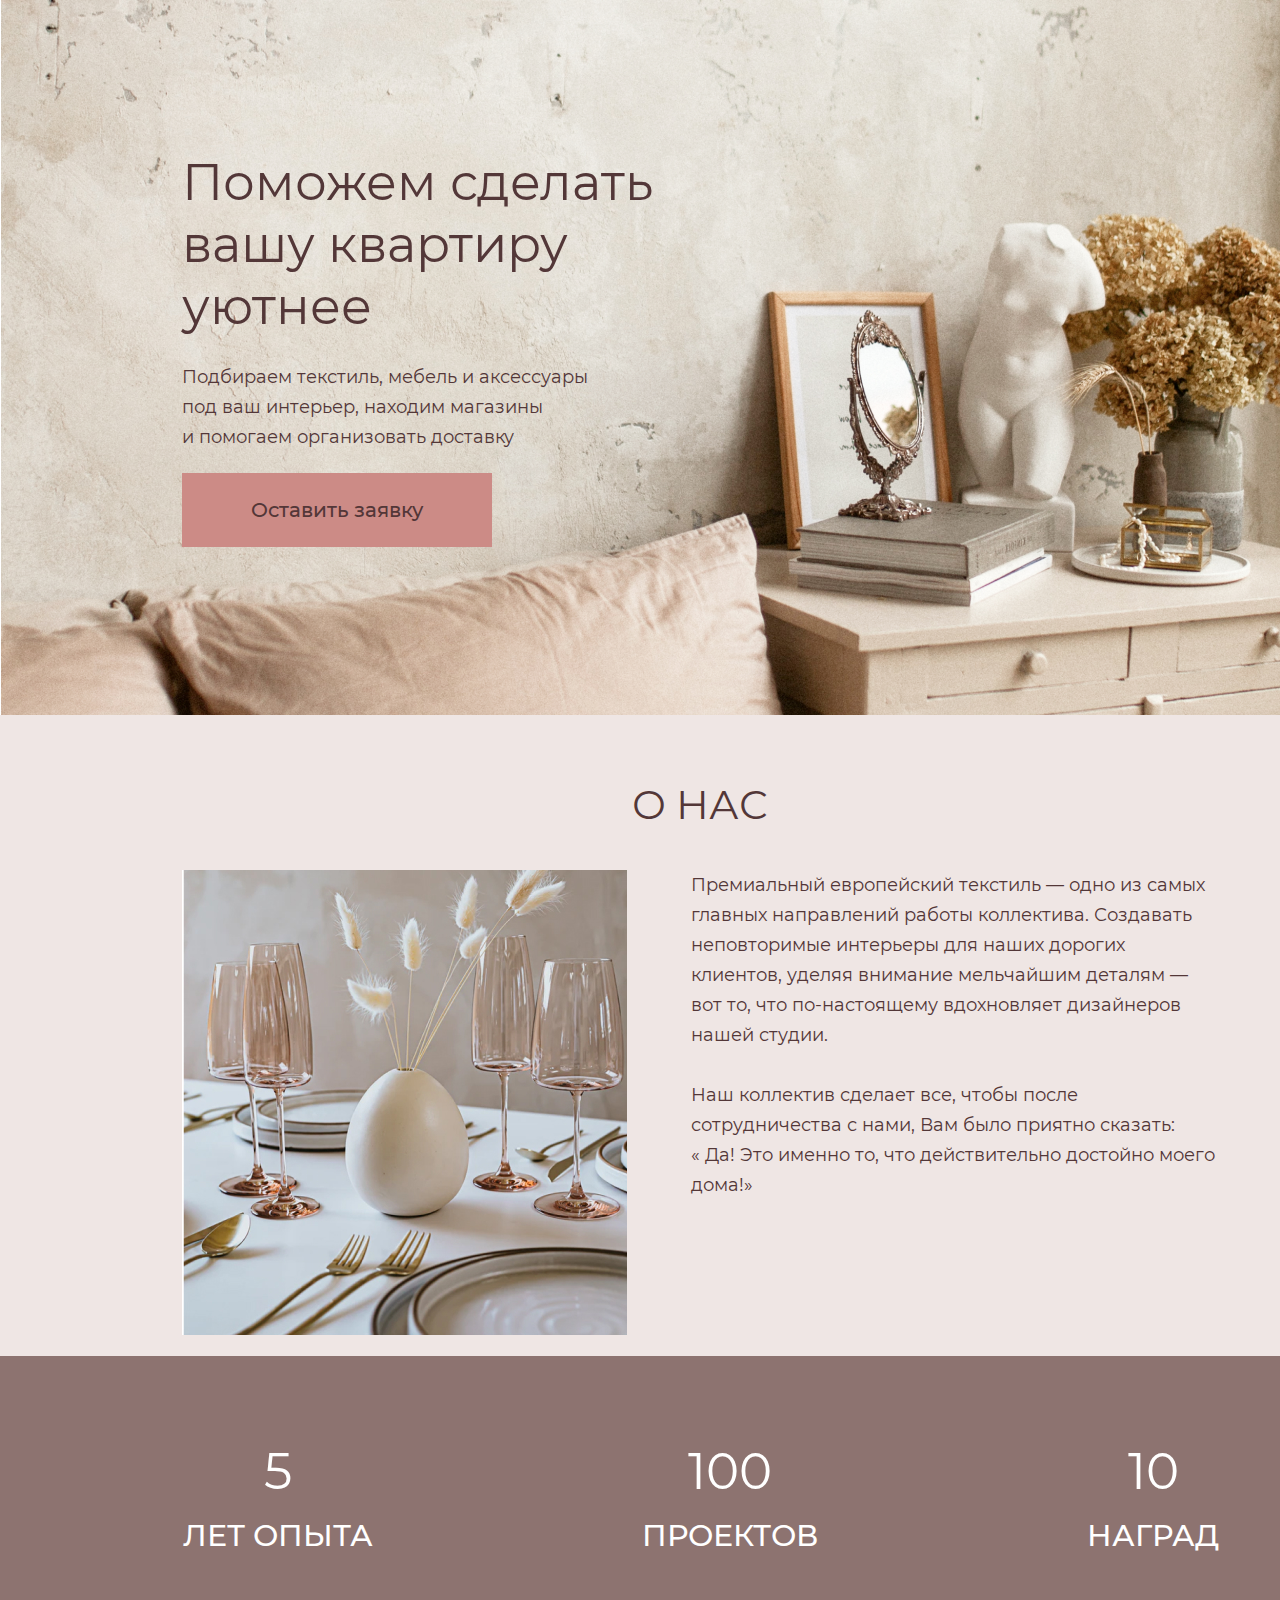
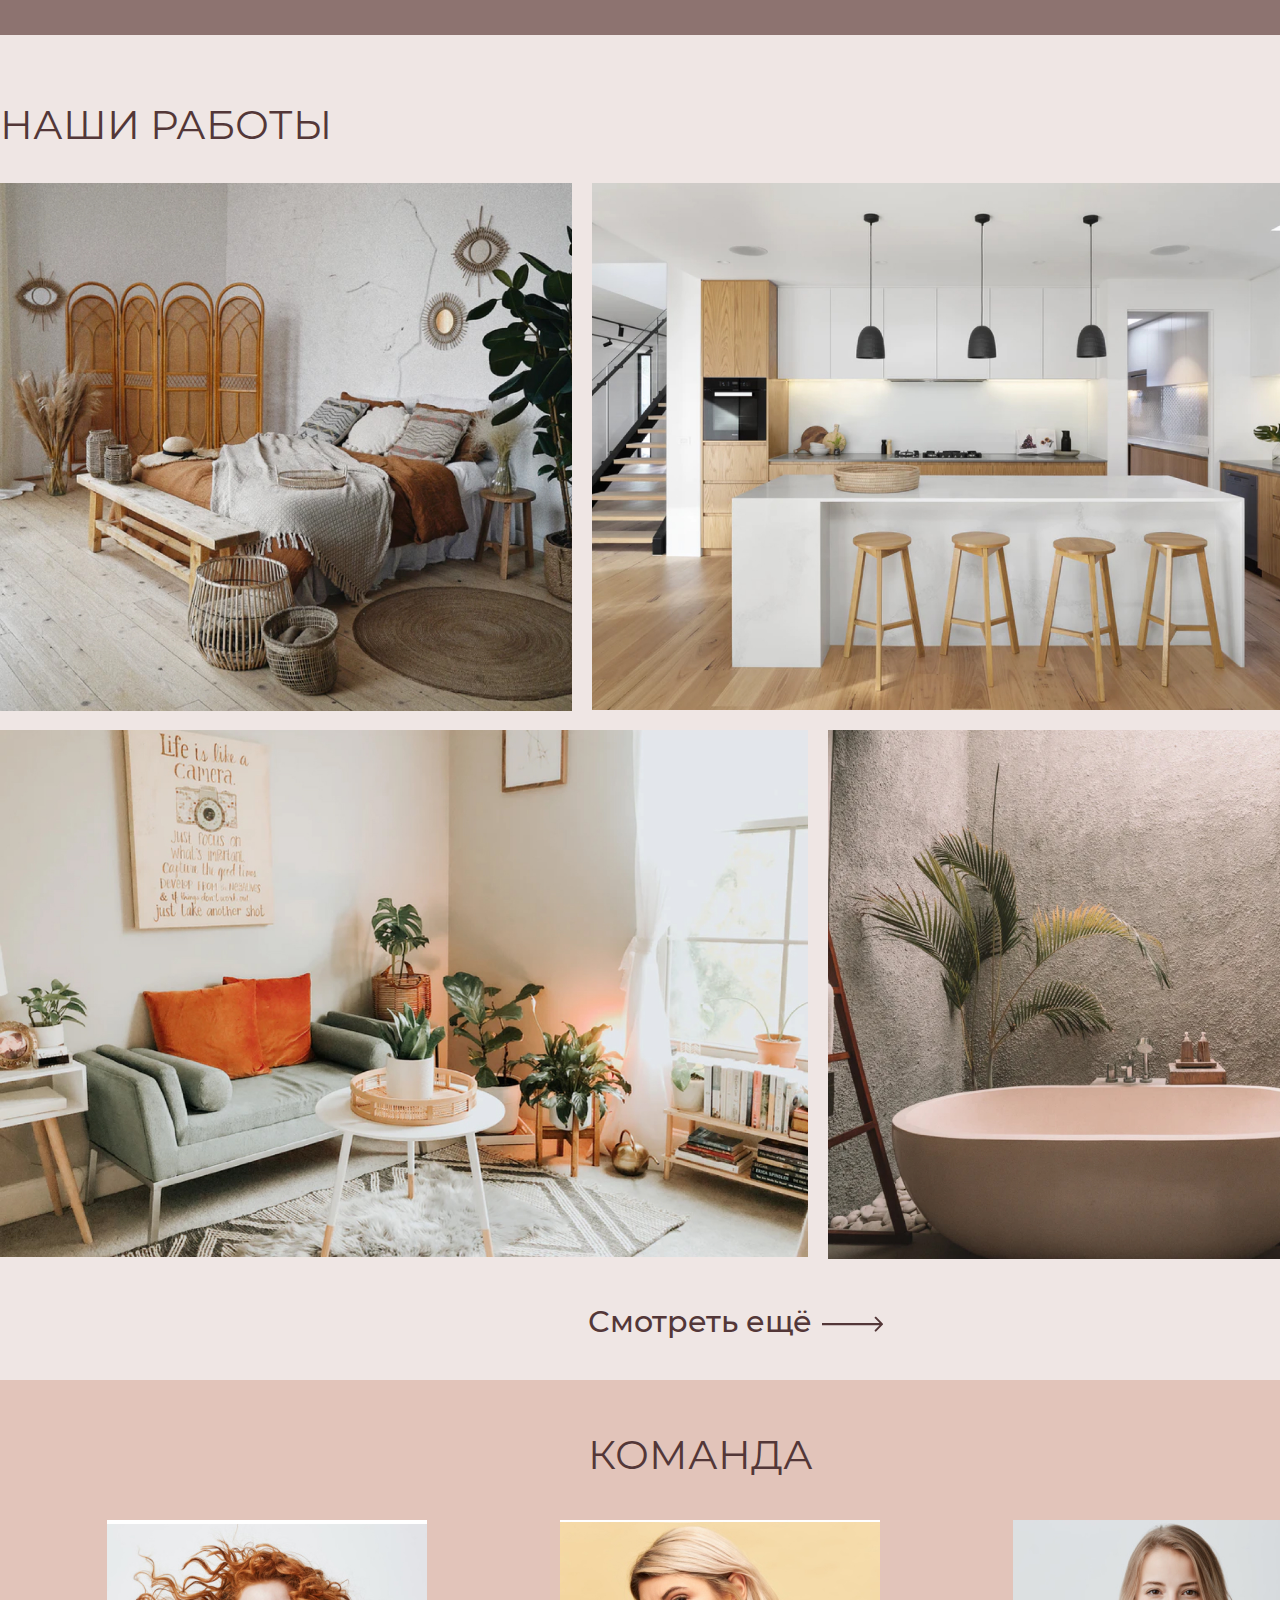
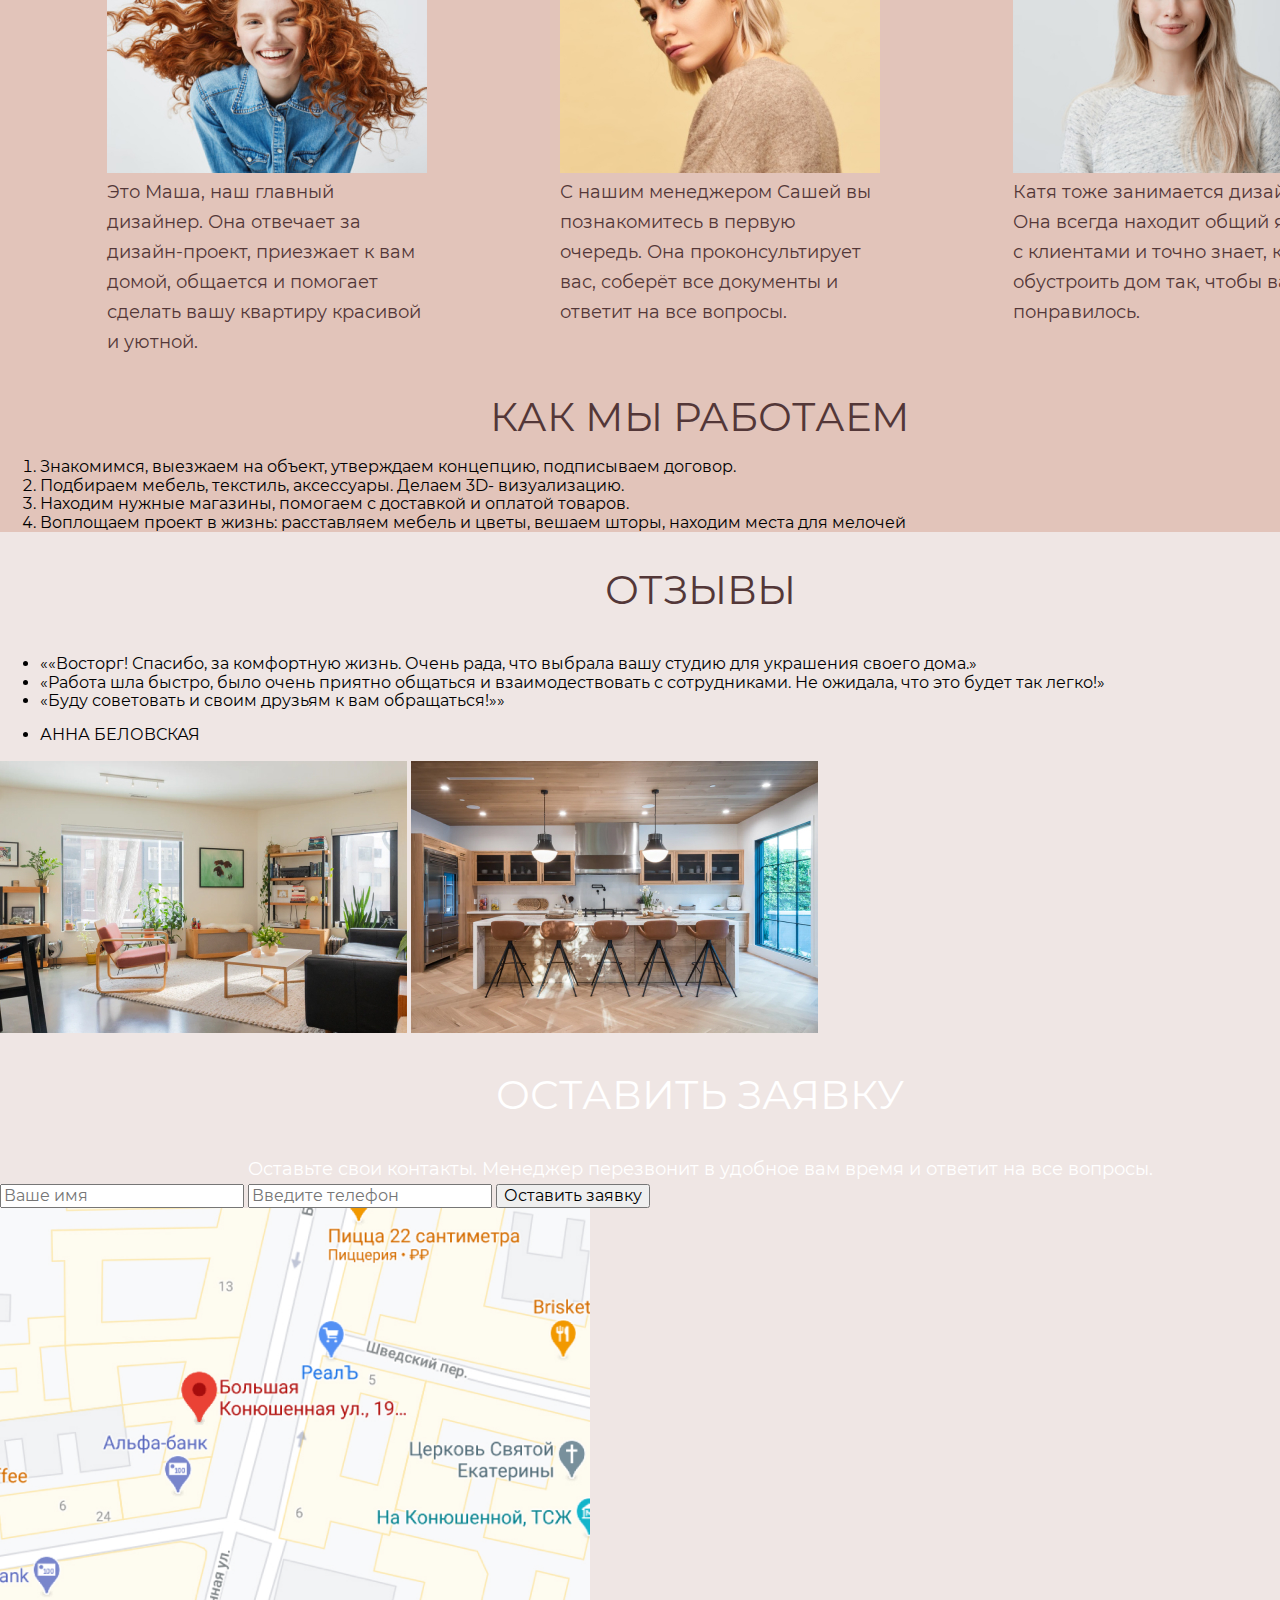
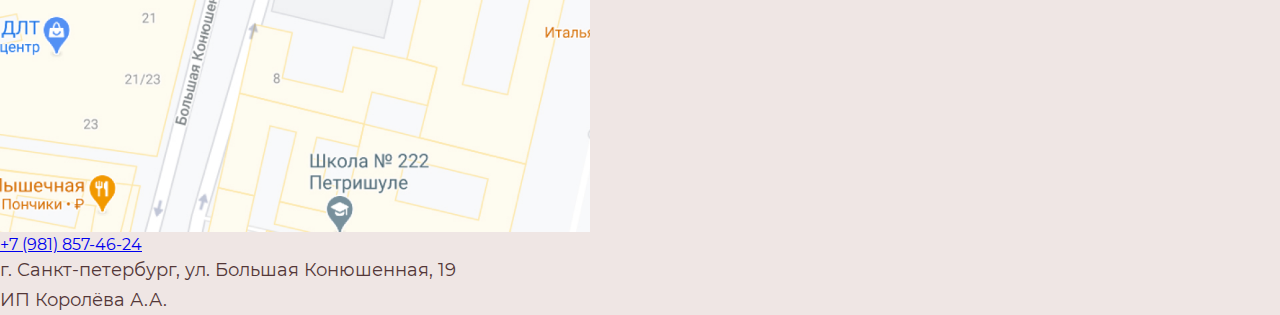
==== marathon 5.0/index.html @ 848965c9 "completed 3 section , add grid, fix svg" ====
<!DOCTYPE html>
<html lang="ru">
<head>
    <meta charset="UTF-8">
    <meta http-equiv="X-UA-Compatible" content="IE=edge">
    <meta name="viewport" content="width=device-width, initial-scale=1.0">
    <link rel="stylesheet" href="styles/style.css">
    <title>Марафон 5.0</title>
</head>
<body>
    <header class="page-header">
        <nav class="page-navigation-bar">
            <div class="wraper-logotype">
                <img src="images/logo.png" alt="Логотип компании SCANDI – графическое изображение торшера" width="50px" height="50px">
                <a class="logo" href="#">SCANDI</a>
            </div>
            <ul class="navigate-item-list">
                <li class="nav-item"><a href="#about">О компании</a></li>
                <li class="nav-item"><a href="#works">Портфолио</a></li>
                <li class="nav-item"><a href="#team">Команда</a></li>
                <li class="nav-item"><a href="#process-list">Как мы работаем</a></li>
                <li class="nav-item"><a href="#reviews">Отзывы клиентов</a></li>
                <li class="nav-item"><a href="#form">Оставить заявку</a></li>
            </ul>
            <a class="phone-number" href="tel:+79818574624">+7 (981) 857-46-24</a>
        </nav>
    </header>
    <main class="page-main">
        <h1 class="main-heading">Поможем сделать вашу квартиру уютнее</h1>
        <p class="normal-body-text">Подбираем текстиль, мебель и&nbsp;аксессуары под&nbsp;ваш&nbsp;интерьер, находим магазины и&nbsp;помогаем&nbsp;организовать доставку</p>
        <a class="btn-request" href="#">Оставить заявку</a>
    </main>
    <section class="about-us">
        <h2 class="title-h2 center">О нас</h2>
        <div class="wrapper-flex">
            <img class="image-about" src="pictures/about_us/team_atmosphere.jpg" alt="Фотография с посудой на европейском текстиле" width="445px" height="465px">
            <p class="normal-body-text">Премиальный европейский текстиль — одно из самых главных направлений работы коллектива. Создавать неповторимые интерьеры для наших дорогих клиентов, уделяя внимание мельчайшим деталям — вот то,  что по-настоящему вдохновляет дизайнеров нашей студии.
            <br><br>
            Наш коллектив сделает все, чтобы после сотрудничества с нами, Вам было приятно сказать:
            <br>
            « Да! Это именно то, что действительно достойно моего дома!»</p>
        </div>
    </section>
    <ul class="statistic-flex">
        <list class="wrap-stats">
            <p class="list-item-stats  white">5</p>
            <p class="caption-stats-number white">лет опыта</p>
        </list>
        <list class="wrap-stats">
            <p class="list-item-stats  white">100</p>
            <p class="caption-stats-number white">проектов</p>
        </list>
        <list class="wrap-stats">
            <p class="list-item-stats  white">10</p>
            <p class="caption-stats-number white">наград</p>
        </list>
    </ul>
    <section class="section-portfolio">
        <h2 class="title-h2 start">Наши работы</h2>
        <div class="grid_container">
            <div class="image-five-column">
                <img src="pictures/portfolio_images/portfolio_5col_1.jpg" alt="" class="portfolio">
                <!-- <h3 class="title-h3 white">Квартира-студия 30 кв.м.</h3>
                <p class="normal-body-text white">В квартире были светлые стены и тёплые цвета. Мы сконцентрировались на отсылках к природе и сделали ребятам уютный интерьер, отсылающий к виллам островов Бали.</p> -->
            </div>
            <div class="image-seven-column">
                <img src="pictures/portfolio_images/portfolio_7col_2.jpg" alt="" class="portfolio">
                <!-- <h3 class="title-h3 white">Title text</h3>
                <p class="normal-body-text white">caption text for hover</p> -->
            </div>
            <div class="image-seven-column">
                <img src="pictures/portfolio_images/portfolio_7col_3.jpg" alt="" class="portfolio">
                <!-- <h3 class="title-h3 white">Title text</h3>
                <p class="normal-body-text white">caption text for hover</p> -->
            </div>
            <div class="image-five-column">
                <img src="pictures/portfolio_images/portfolio_5col_4.jpg" alt="" class="portfolio">
                <!-- <h3 class="title-h3 white">Title text</h3>
                <p class="normal-body-text white">caption text for hover</p> -->
            </div> 
        </div>
        <a class="btn-more center" href="#">Смотреть ещё</a>
    </section>
    <section class="team">
        <h2 class="title-h2 center">Команда</h2>
        <ul class="teams">
            <list class="person">
                <img class="img-person" src="pictures/team_person/person_maria.jpg" alt="Фотография с Машей" width="320px" height="253px">
                <p class="normal-body-text">Это Маша, наш главный дизайнер. Она отвечает за дизайн-проект, приезжает к вам домой, общается и помогает сделать вашу квартиру красивой и уютной.</p>
            </list>
            <list class="person">
                <img class="img-person" src="pictures/team_person/person_sasha.jpg" alt="Фотография с Сашей" width="320px" height="253px">
                <p class="normal-body-text">С нашим менеджером Сашей вы познакомитесь в первую очередь. Она проконсультирует вас, соберёт все документы и ответит на все вопросы.</p>
            </list>
            <list class="person">
                <img class="img-person" src="pictures/team_person/person_katya.jpg" alt="Фотография с Катей" width="320px" height="253px">
                <p class="normal-body-text">Катя тоже занимается дизайном. Она всегда находит общий язык с клиентами и точно знает, как обустроить дом так, чтобы вам понравилось.</p>
            </list>
        </ul>
    </section>
    <section class="how-we-work">
        <h2 class="title-h2 center">Как мы работаем</h2>
        <ol class="list-how-we-work">
            <li class="item-how-we-work">Знакомимся, выезжаем на объект, утверждаем концепцию, подписываем договор.</li>
            <li class="item-how-we-work">Подбираем мебель, текстиль, аксессуары. Делаем 3D- визуализацию.</li>
            <li class="item-how-we-work">Находим нужные магазины, помогаем с доставкой и оплатой товаров.</li>
            <li class="item-how-we-work">Воплощаем проект в жизнь: расставляем мебель и цветы, вешаем шторы, находим места для мелочей</li>
        </ol>
    </section>
    <article class="reviews">
        <h2 class="title-h2 center">Отзывы</h2>
        <ul class="reviews-flex">
            <li class="reviews-item">
                <q class="reviews-item">«Восторг! Спасибо, за комфортную жизнь. Очень рада, что выбрала вашу студию для украшения своего дома.</q>
            </li>
            <li class="reviews-item">
                <q class="reviews-item">Работа шла быстро, было очень приятно общаться и взаимодествовать
                с сотрудниками. Не ожидала, что это будет так легко!</q>
            </li>
            <li class="reviews-item">
                <q class="reviews-item">Буду советовать и своим друзьям к вам обращаться!»</q>
            </li>
            <li class="reviews-item">
                <p class="reviews-caption-name">АННА БЕЛОВСКАЯ</p>
            </li>
        </ul>
        <div class="reviews-column-img">
            <img class="image-reviews" src="pictures/reviwes_photo/living_room.jpg" alt="Гостинная с панарамным окном" width="407px" height="272px">
            <img class="image-reviews" src="pictures/reviwes_photo/kitchen_and_5_cheer.jpg" alt="Кухня объединённая со столовой и 5 стульев" width="407px" height="272px">
        </div>
    </article>
    <article class="request-action">
        <h2 class="title-h2 white">Оставить заявку</h2>
        <p class="normal-body-text white">Оставьте свои контакты. Менеджер перезвонит в удобное вам время и ответит на все вопросы.</p>
        <form class="form-request" action="#URL" method="post">
            <input class="name-request" name="request" type="text" placeholder="Ваше имя" required>
            <input class="phone-request" name="request" type="tel" placeholder="Введите телефон" required>
            <button class="button btn-submit">Оставить заявку</button>
        </form>
        <img class="map-adress" src="pictures/map_adress.jpg" alt="Карта с местоположением" width="590px" height="624px">
    </article>
    <footer class="page-footer">
        <div class="wrap-element">
            <a class="phone-number" href="tel:+">+7 (981) 857-46-24</a>
            <p class="normal-body-text">г. Санкт-петербург, ул. Большая Конюшенная, 19</p>
        </div>
        <p class="normal-body-text">ИП Королёва А.А.</p>
    </footer>
</body>
</html>
---- marathon 5.0/styles/style.css ----
@import "normalize.css";
@import "layout.css";
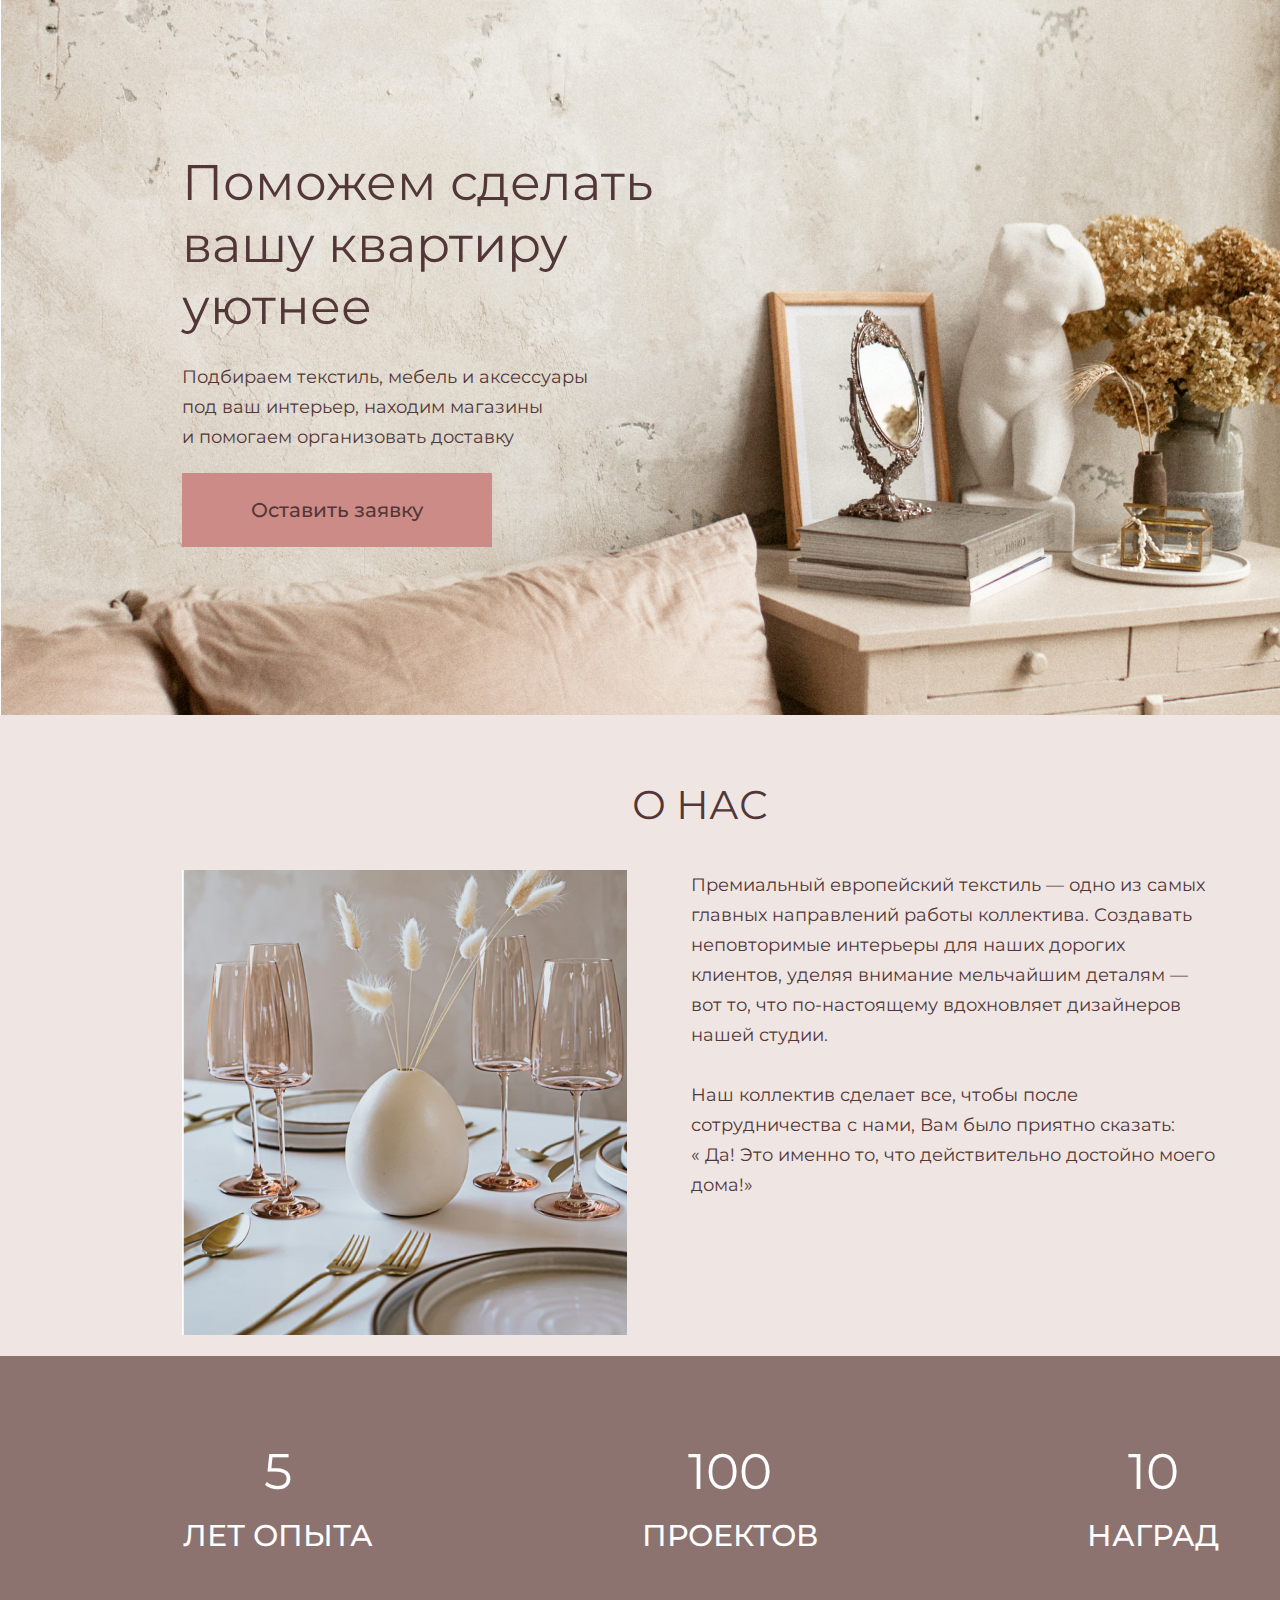
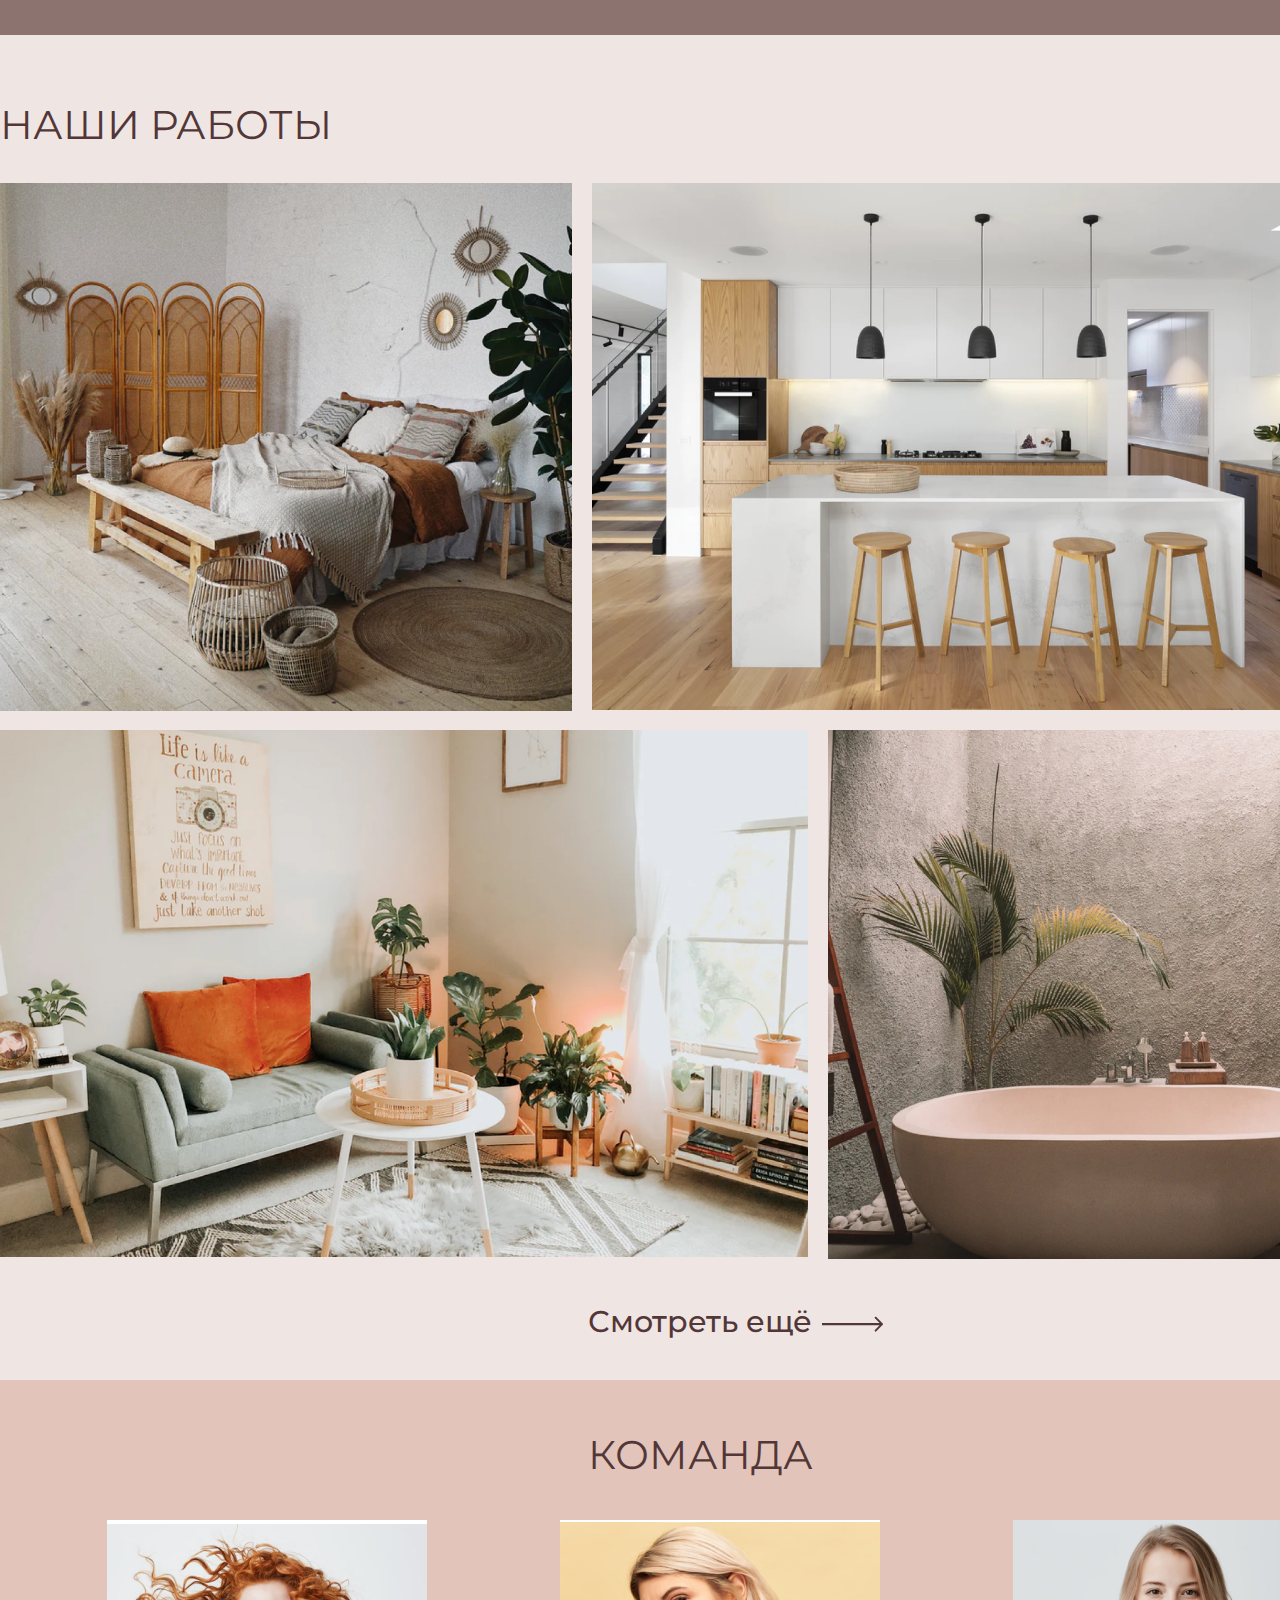
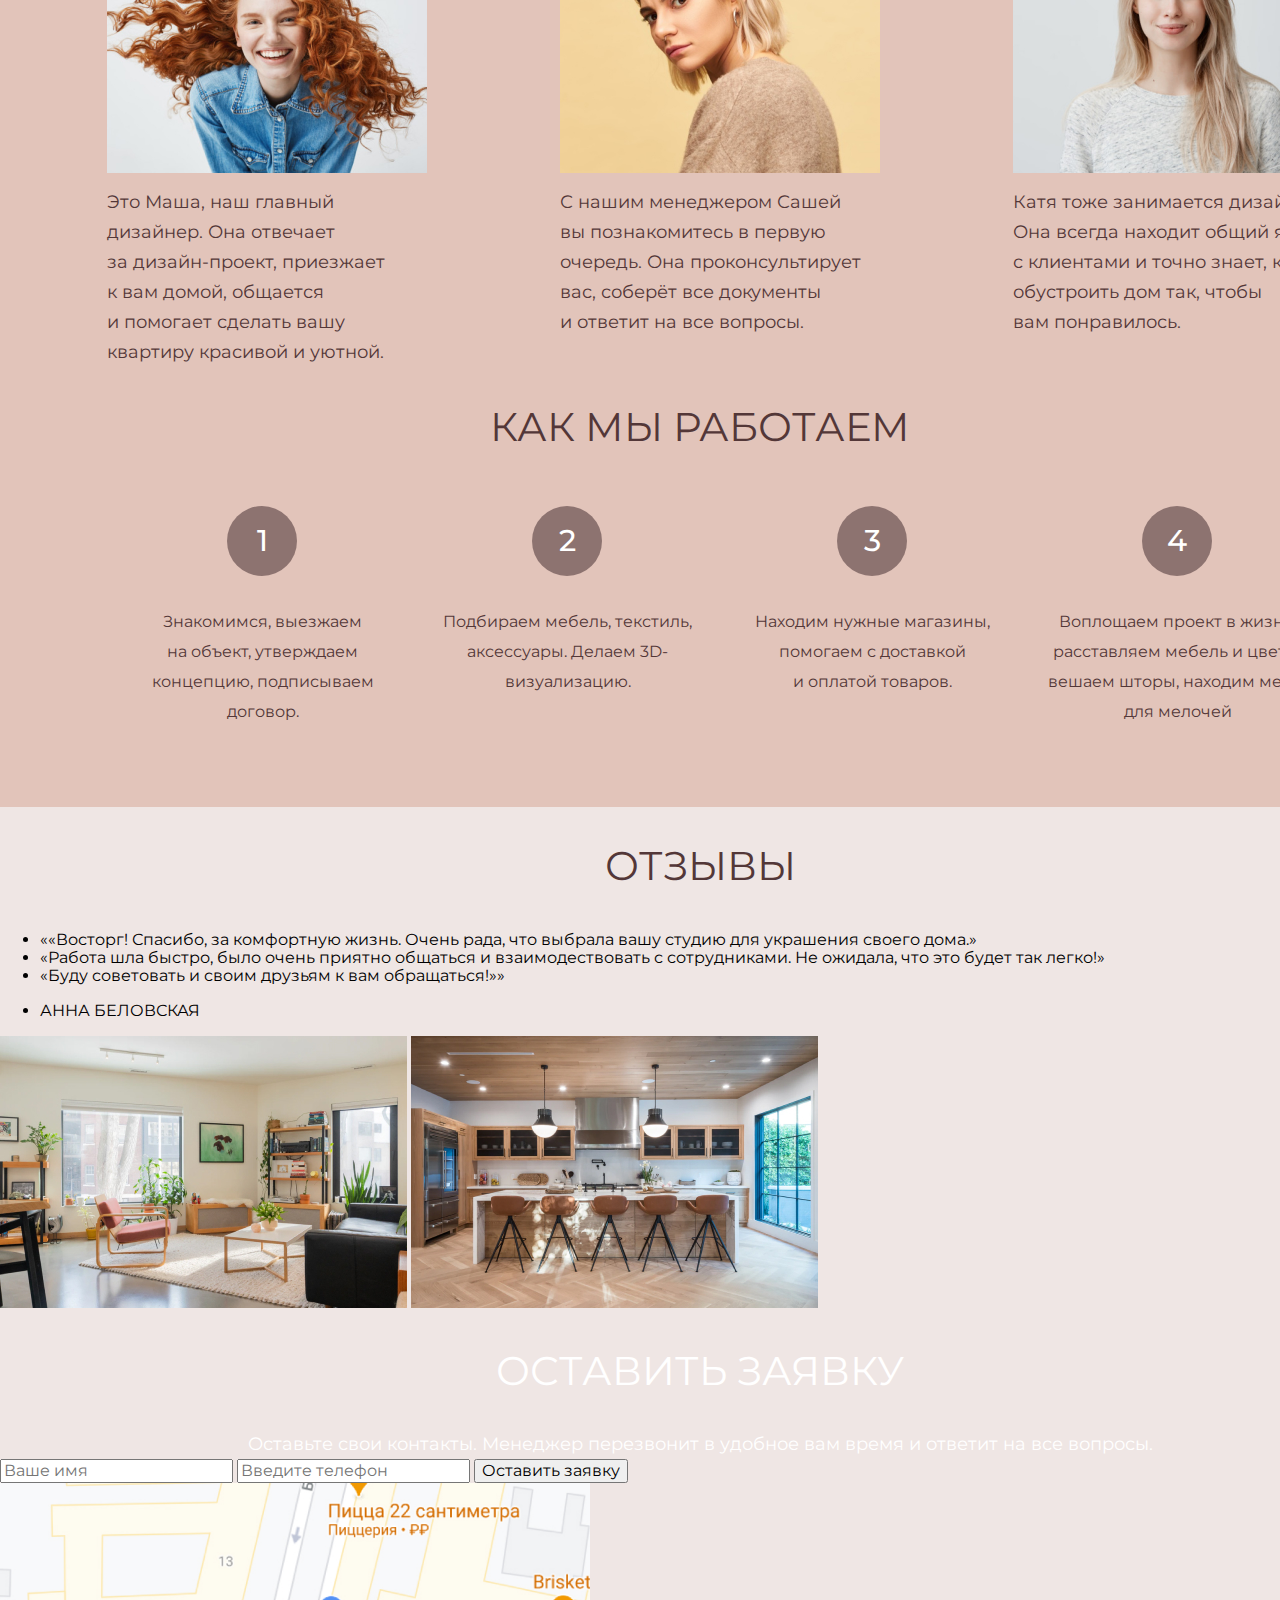
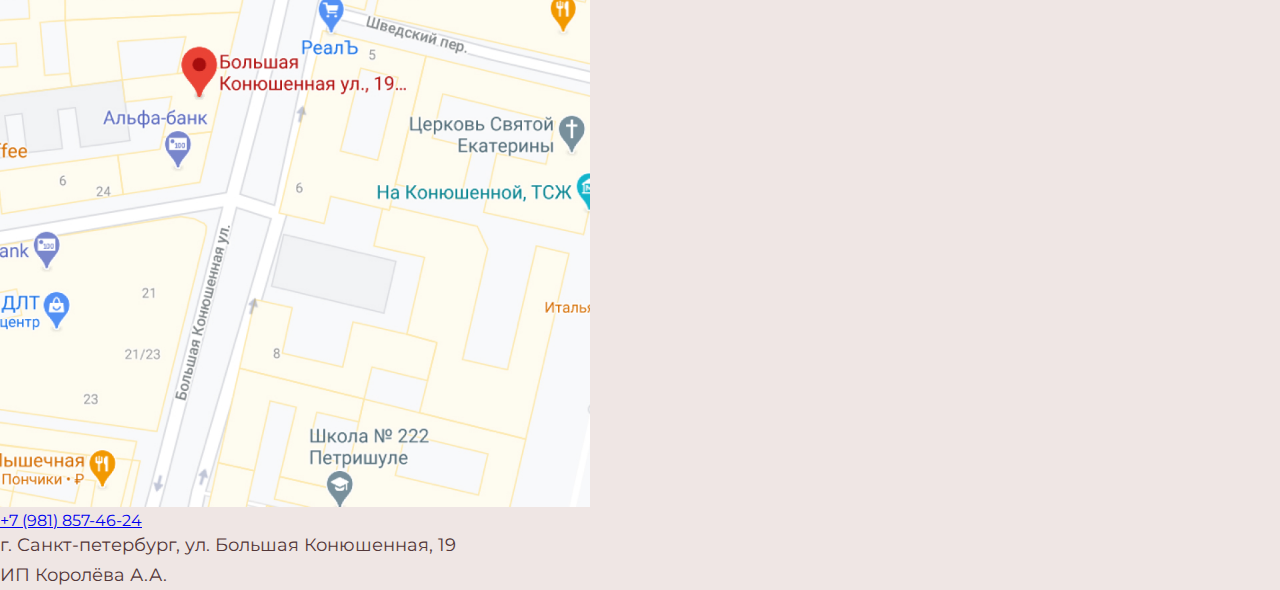
==== commit f3ea22ed: "download correct fonts, completed sec steps work" ====
--- a/marathon 5.0/index.html
+++ b/marathon 5.0/index.html
@@ -86,25 +86,25 @@
         <ul class="teams">
             <list class="person">
                 <img class="img-person" src="pictures/team_person/person_maria.jpg" alt="Фотография с Машей" width="320px" height="253px">
-                <p class="normal-body-text">Это Маша, наш главный дизайнер. Она отвечает за дизайн-проект, приезжает к вам домой, общается и помогает сделать вашу квартиру красивой и уютной.</p>
+                <p class="normal-body-text">Это Маша, наш главный дизайнер. Она отвечает за&nbsp;дизайн-проект, приезжает к&nbsp;вам домой, общается и&nbsp;помогает сделать вашу квартиру красивой и&nbsp;уютной.</p>
             </list>
             <list class="person">
                 <img class="img-person" src="pictures/team_person/person_sasha.jpg" alt="Фотография с Сашей" width="320px" height="253px">
-                <p class="normal-body-text">С нашим менеджером Сашей вы познакомитесь в первую очередь. Она проконсультирует вас, соберёт все документы и ответит на все вопросы.</p>
+                <p class="normal-body-text">С&nbsp;нашим менеджером Сашей вы&nbsp;познакомитесь в&nbsp;первую очередь. Она проконсультирует вас, соберёт все&nbsp;документы и&nbsp;ответит на&nbsp;все&nbsp;вопросы.</p>
             </list>
             <list class="person">
                 <img class="img-person" src="pictures/team_person/person_katya.jpg" alt="Фотография с Катей" width="320px" height="253px">
-                <p class="normal-body-text">Катя тоже занимается дизайном. Она всегда находит общий язык с клиентами и точно знает, как обустроить дом так, чтобы вам понравилось.</p>
+                <p class="normal-body-text">Катя тоже занимается дизайном. Она всегда находит общий язык с&nbsp;клиентами и&nbsp;точно знает, как обустроить дом так, чтобы вам&nbsp;понравилось.</p>
             </list>
         </ul>
     </section>
     <section class="how-we-work">
         <h2 class="title-h2 center">Как мы работаем</h2>
         <ol class="list-how-we-work">
-            <li class="item-how-we-work">Знакомимся, выезжаем на объект, утверждаем концепцию, подписываем договор.</li>
-            <li class="item-how-we-work">Подбираем мебель, текстиль, аксессуары. Делаем 3D- визуализацию.</li>
-            <li class="item-how-we-work">Находим нужные магазины, помогаем с доставкой и оплатой товаров.</li>
-            <li class="item-how-we-work">Воплощаем проект в жизнь: расставляем мебель и цветы, вешаем шторы, находим места для мелочей</li>
+            <li class="item-how-we-work">Знакомимся, выезжаем на&nbsp;объект, утверждаем концепцию, подписываем договор.</li>
+            <li class="item-how-we-work">Подбираем мебель, текстиль, аксессуары. Делаем 3D-визуализацию.</li>
+            <li class="item-how-we-work">Находим нужные магазины, помогаем с&nbsp;доставкой и&nbsp;оплатой&nbsp;товаров.</li>
+            <li class="item-how-we-work">Воплощаем проект в&nbsp;жизнь: расставляем мебель и&nbsp;цветы, вешаем шторы, находим места для&nbsp;мелочей</li>
         </ol>
     </section>
     <article class="reviews">
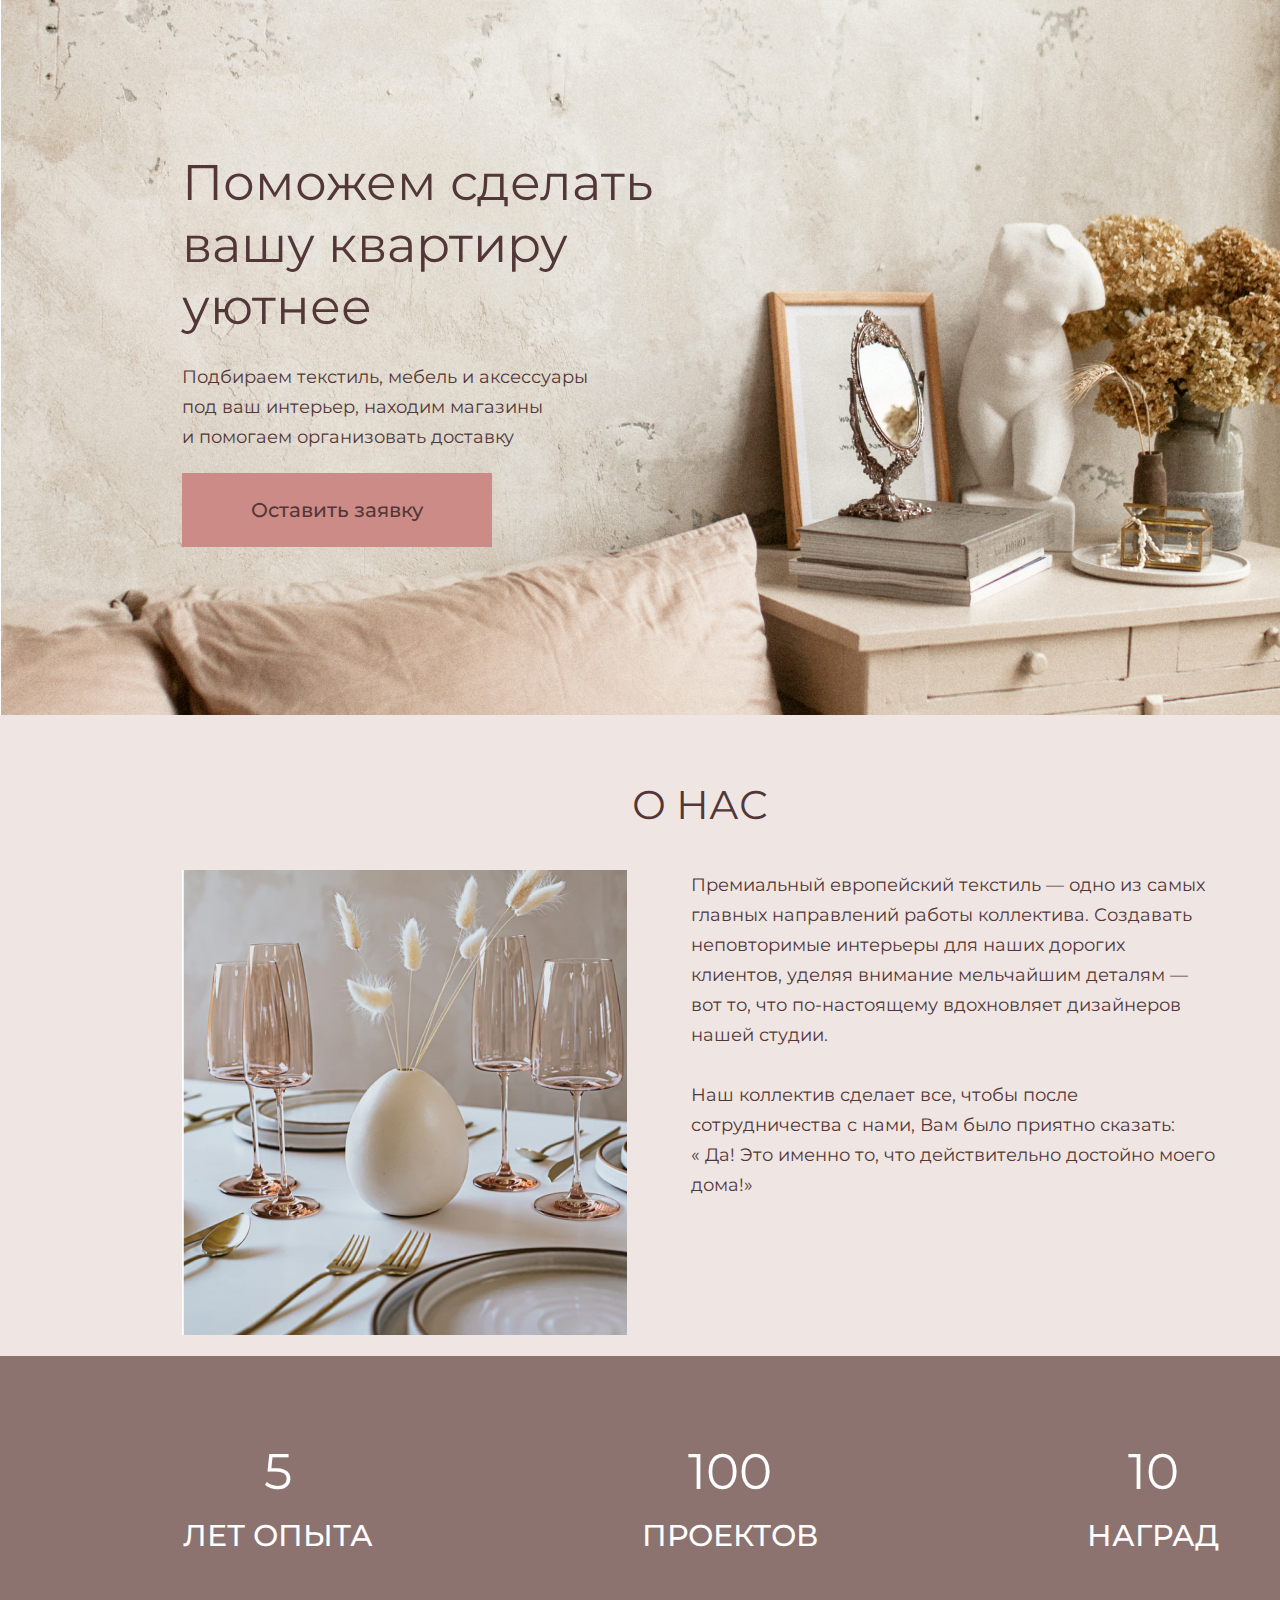
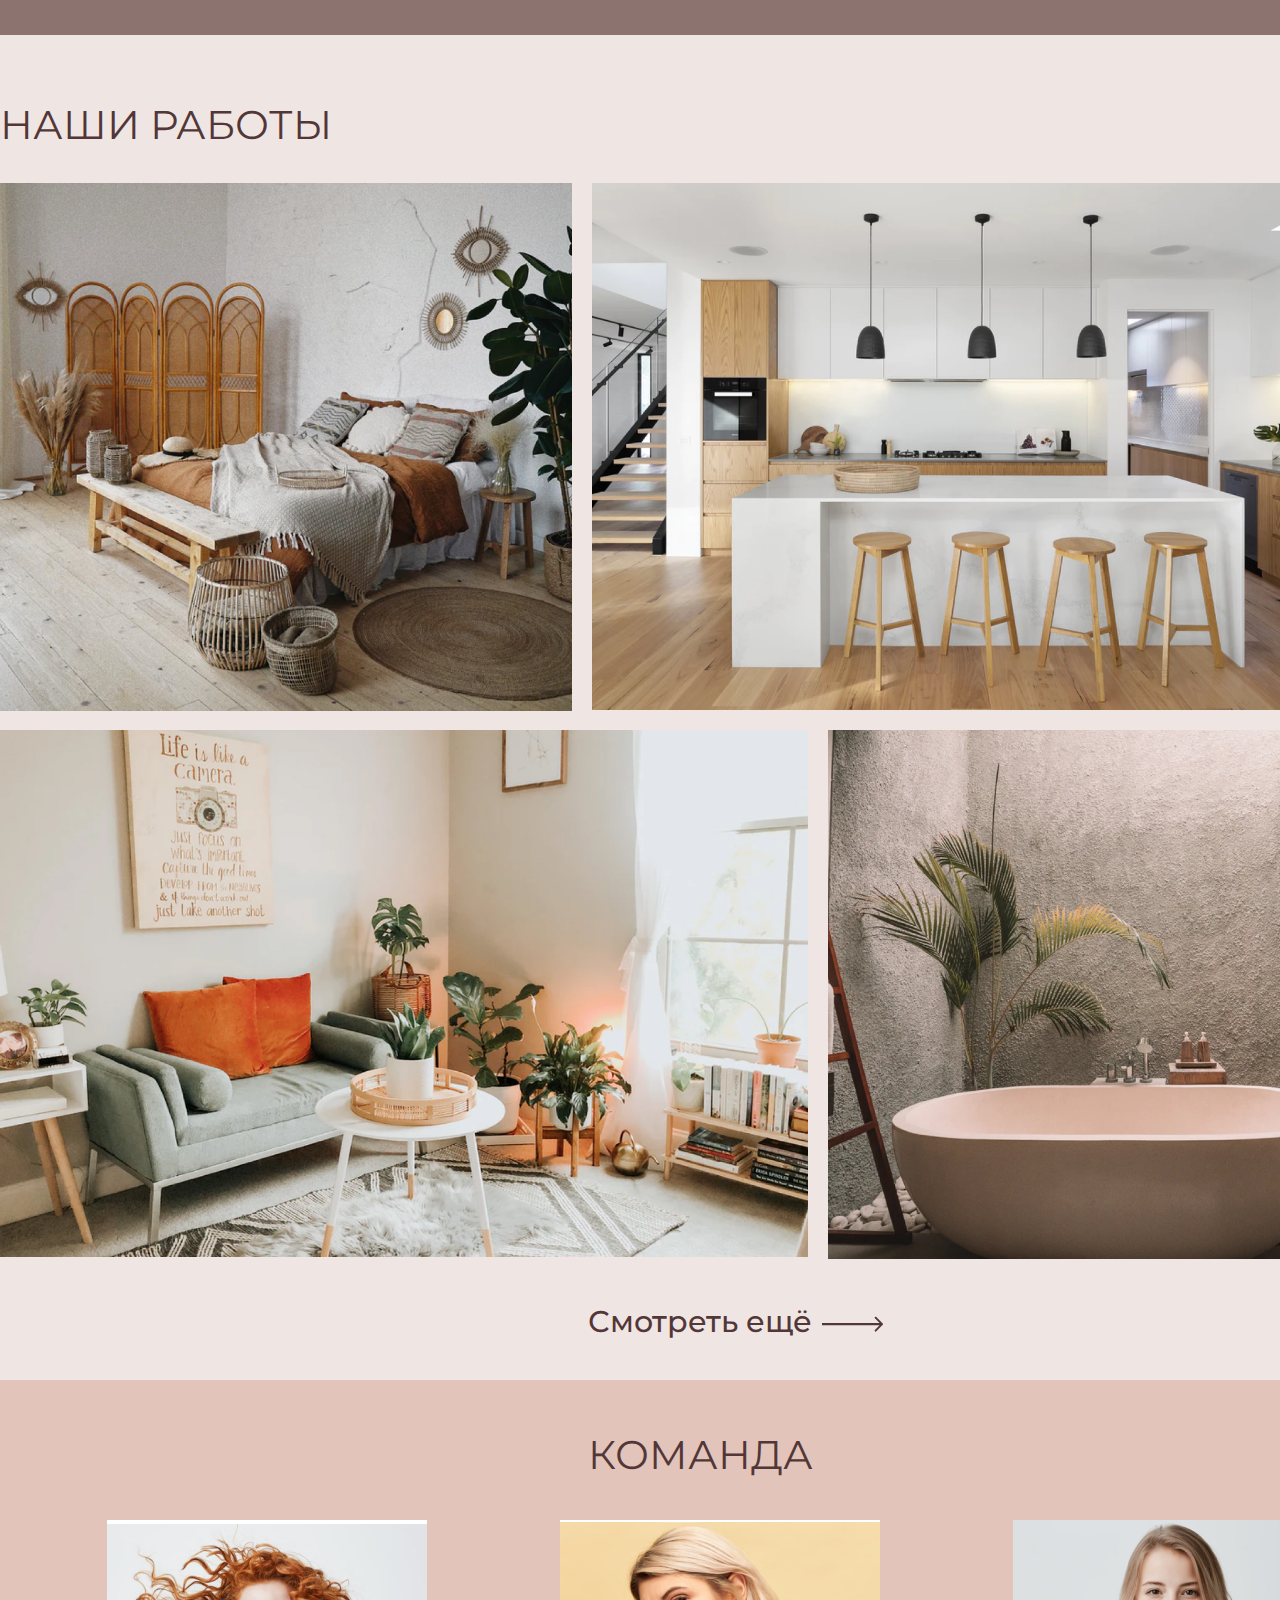
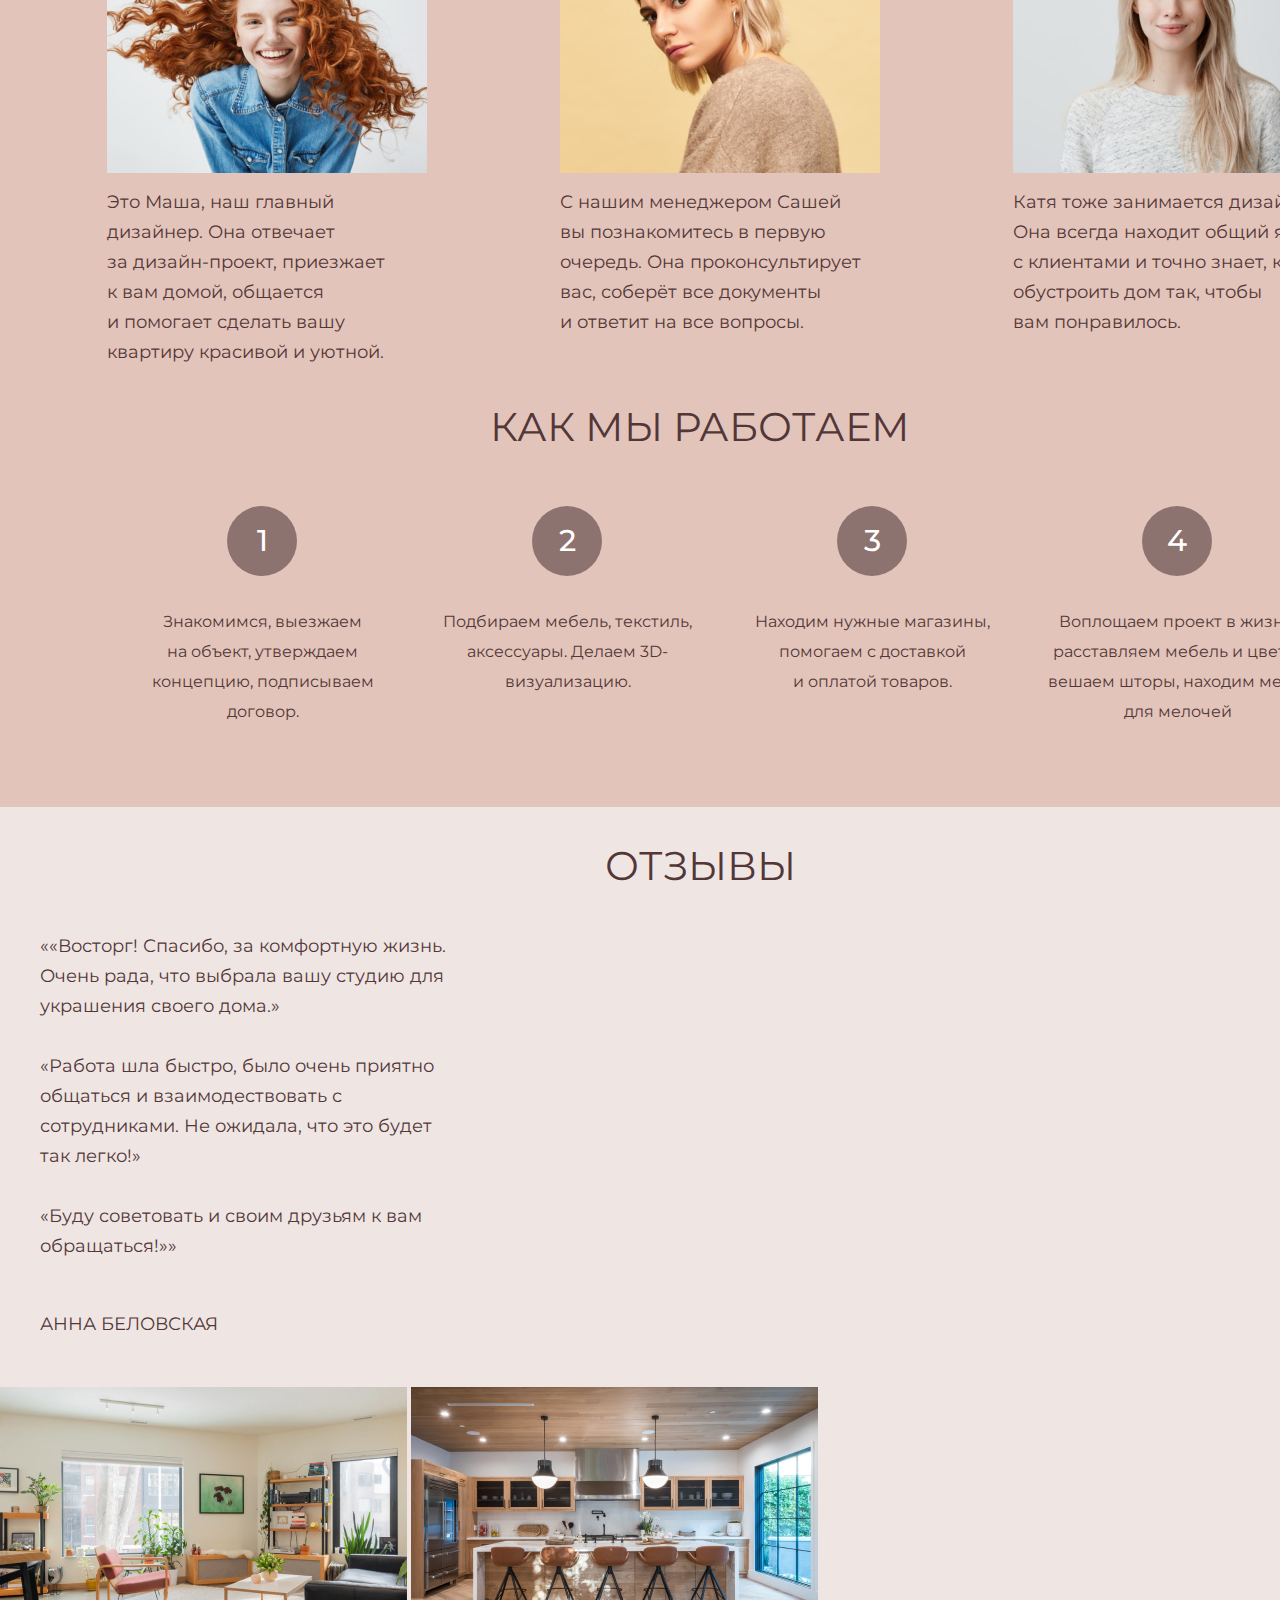
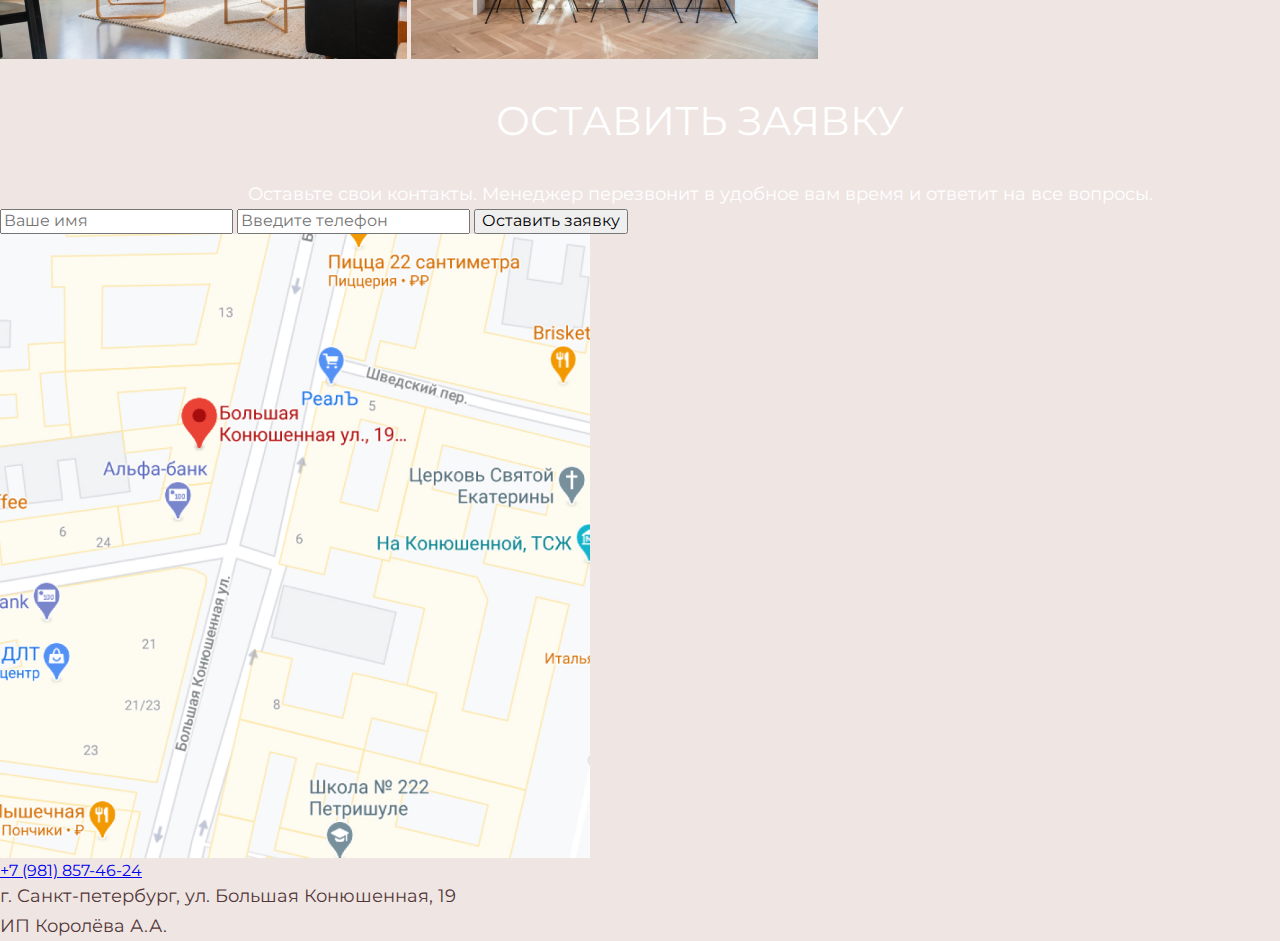
==== commit 5f333442: "small" ====
--- a/marathon 5.0/index.html
+++ b/marathon 5.0/index.html
@@ -109,16 +109,16 @@
     </section>
     <article class="reviews">
         <h2 class="title-h2 center">Отзывы</h2>
-        <ul class="reviews-flex">
+        <ul class="reviews-flex normal-body-text">
             <li class="reviews-item">
-                <q class="reviews-item">«Восторг! Спасибо, за комфортную жизнь. Очень рада, что выбрала вашу студию для украшения своего дома.</q>
+                <q class="reviews-quate">«Восторг! Спасибо, за комфортную жизнь. Очень рада, что выбрала вашу студию для украшения своего дома.</q>
             </li>
             <li class="reviews-item">
-                <q class="reviews-item">Работа шла быстро, было очень приятно общаться и взаимодествовать
+                <q class="reviews-quate">Работа шла быстро, было очень приятно общаться и взаимодествовать
                 с сотрудниками. Не ожидала, что это будет так легко!</q>
             </li>
             <li class="reviews-item">
-                <q class="reviews-item">Буду советовать и своим друзьям к вам обращаться!»</q>
+                <q class="reviews-quate">Буду советовать и своим друзьям к вам обращаться!»</q>
             </li>
             <li class="reviews-item">
                 <p class="reviews-caption-name">АННА БЕЛОВСКАЯ</p>
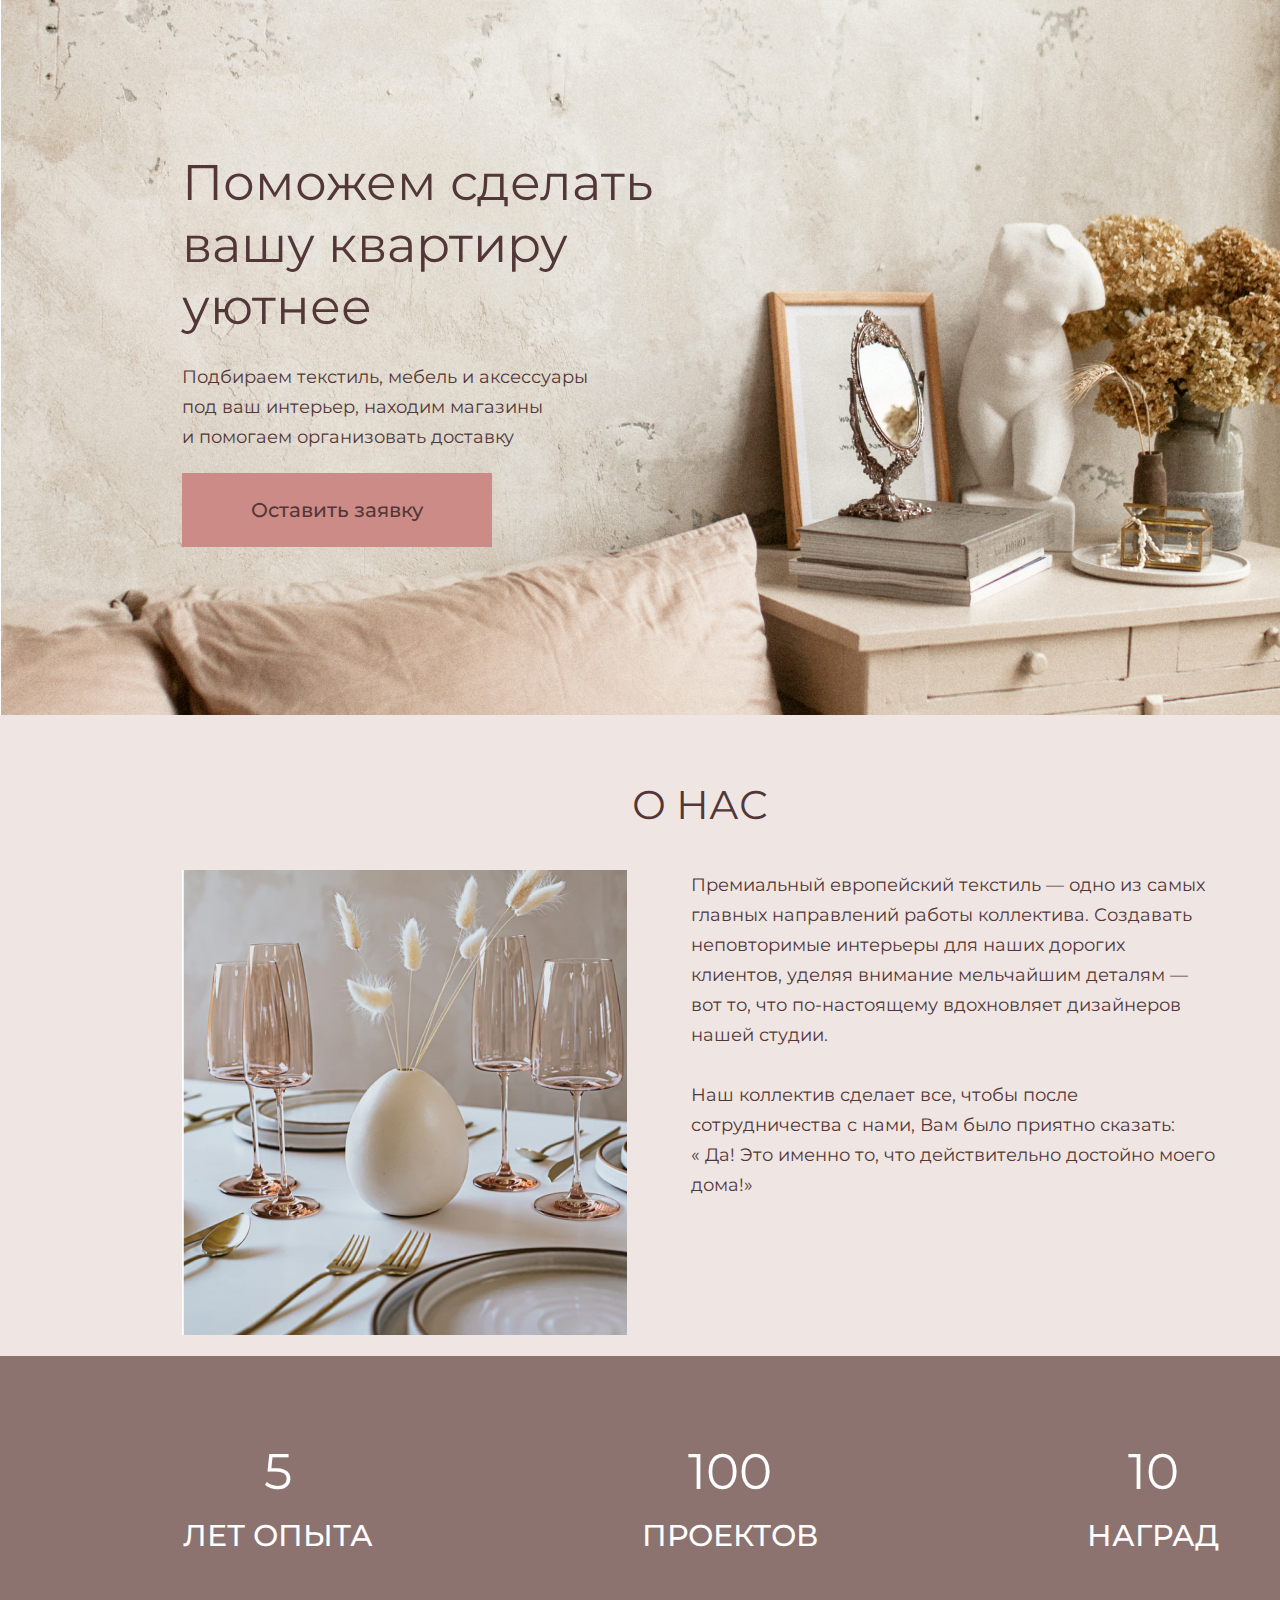
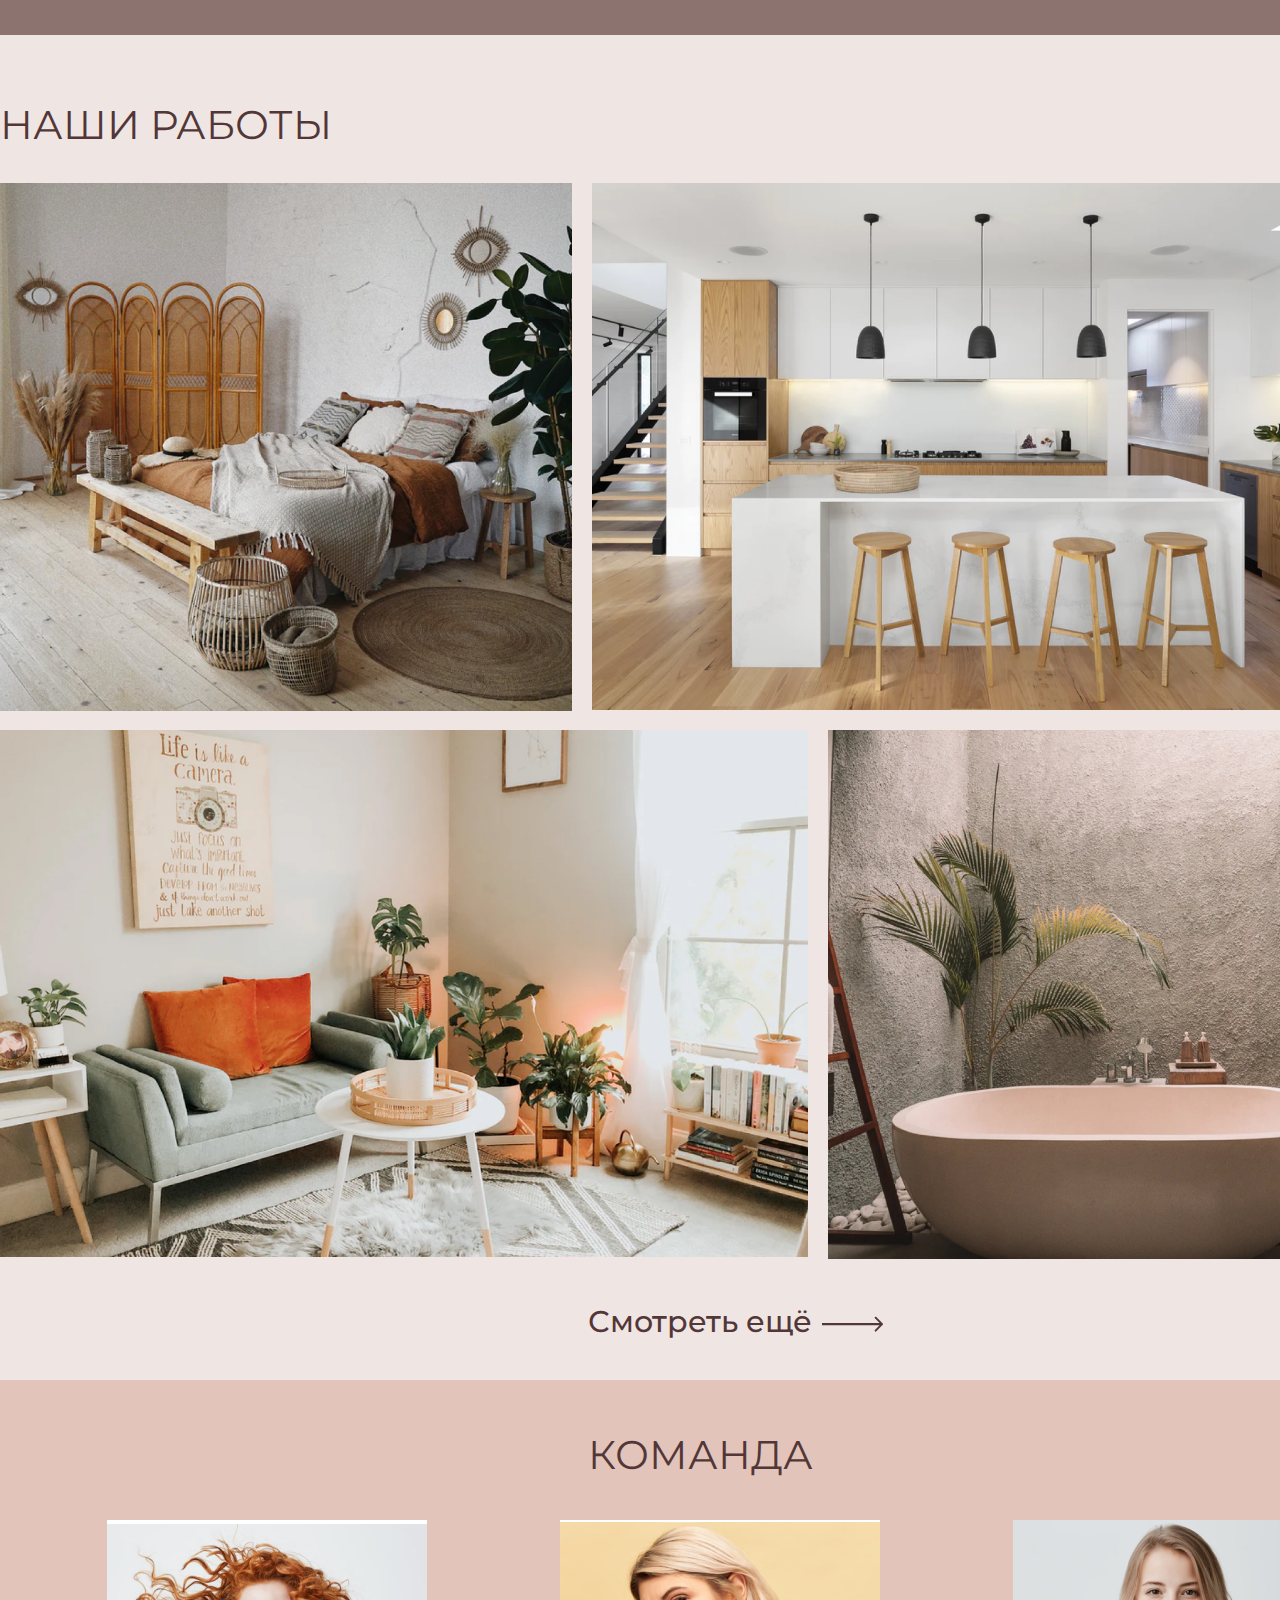
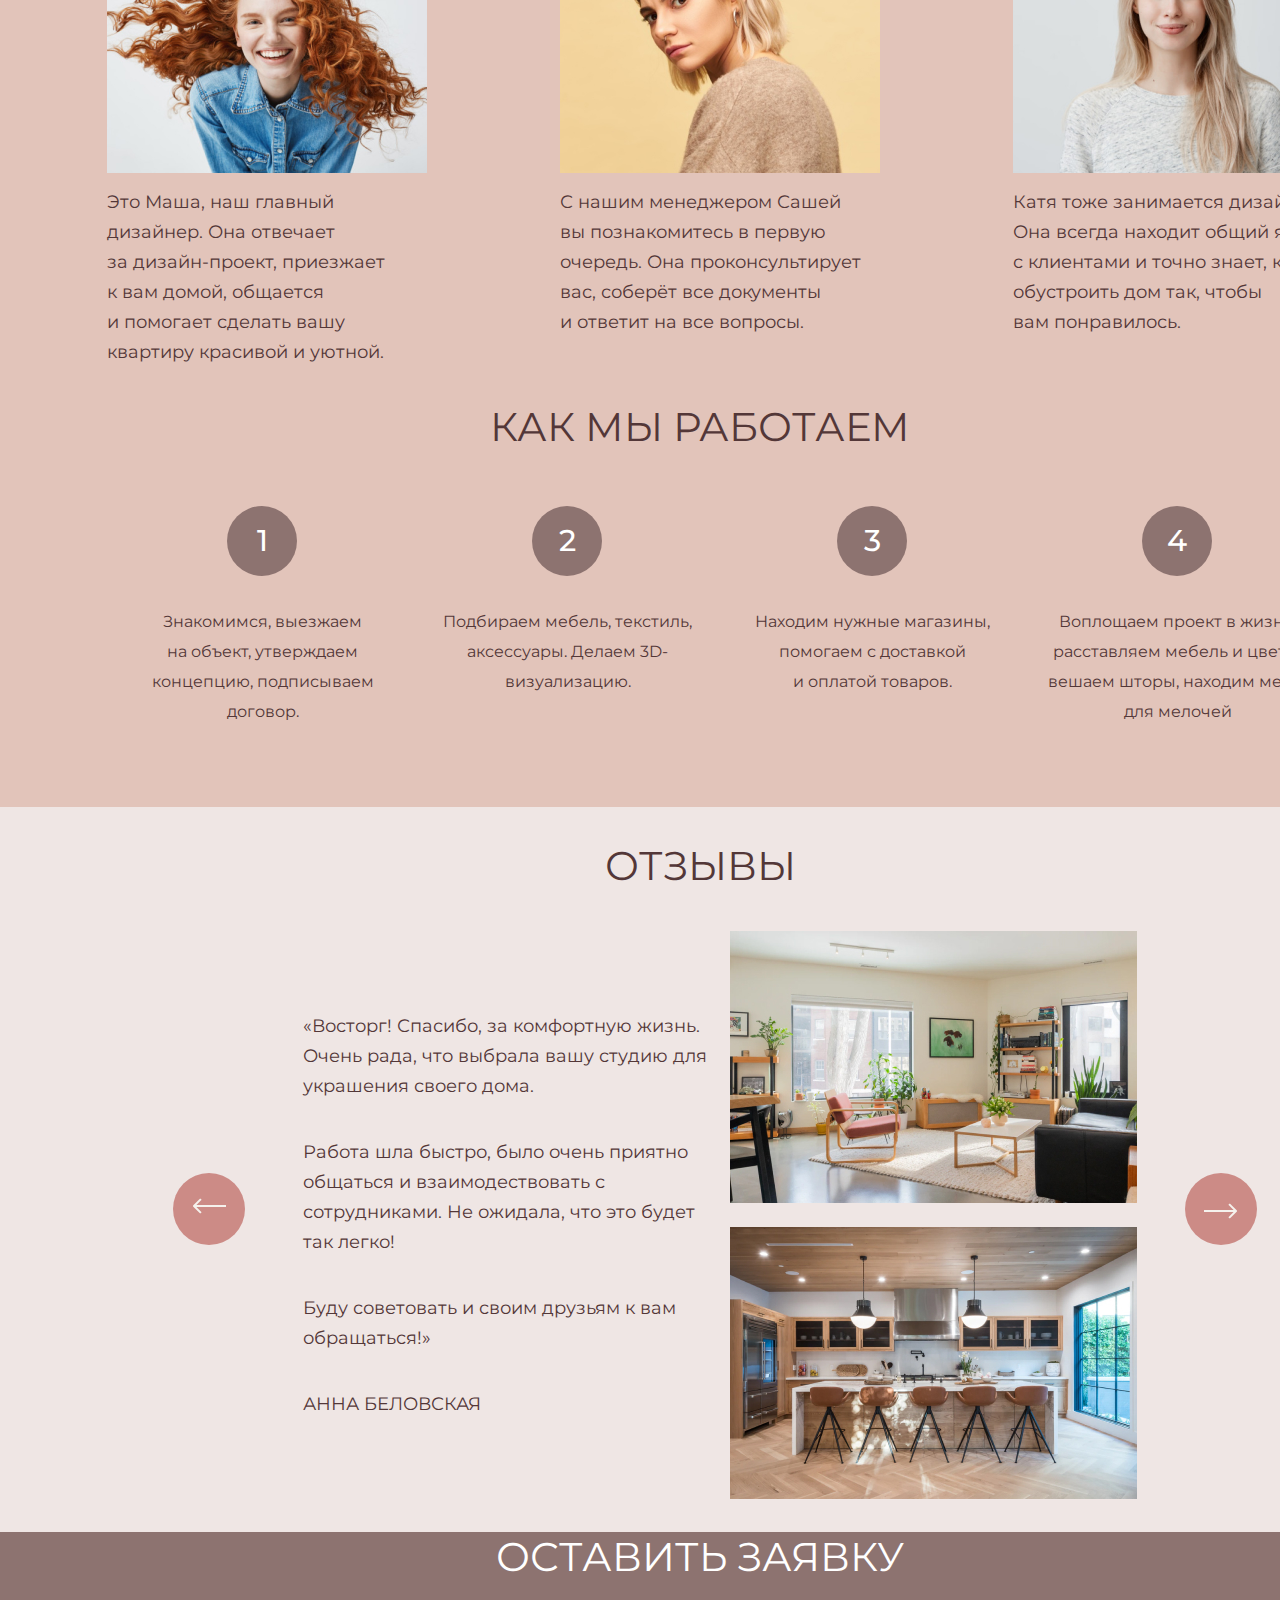
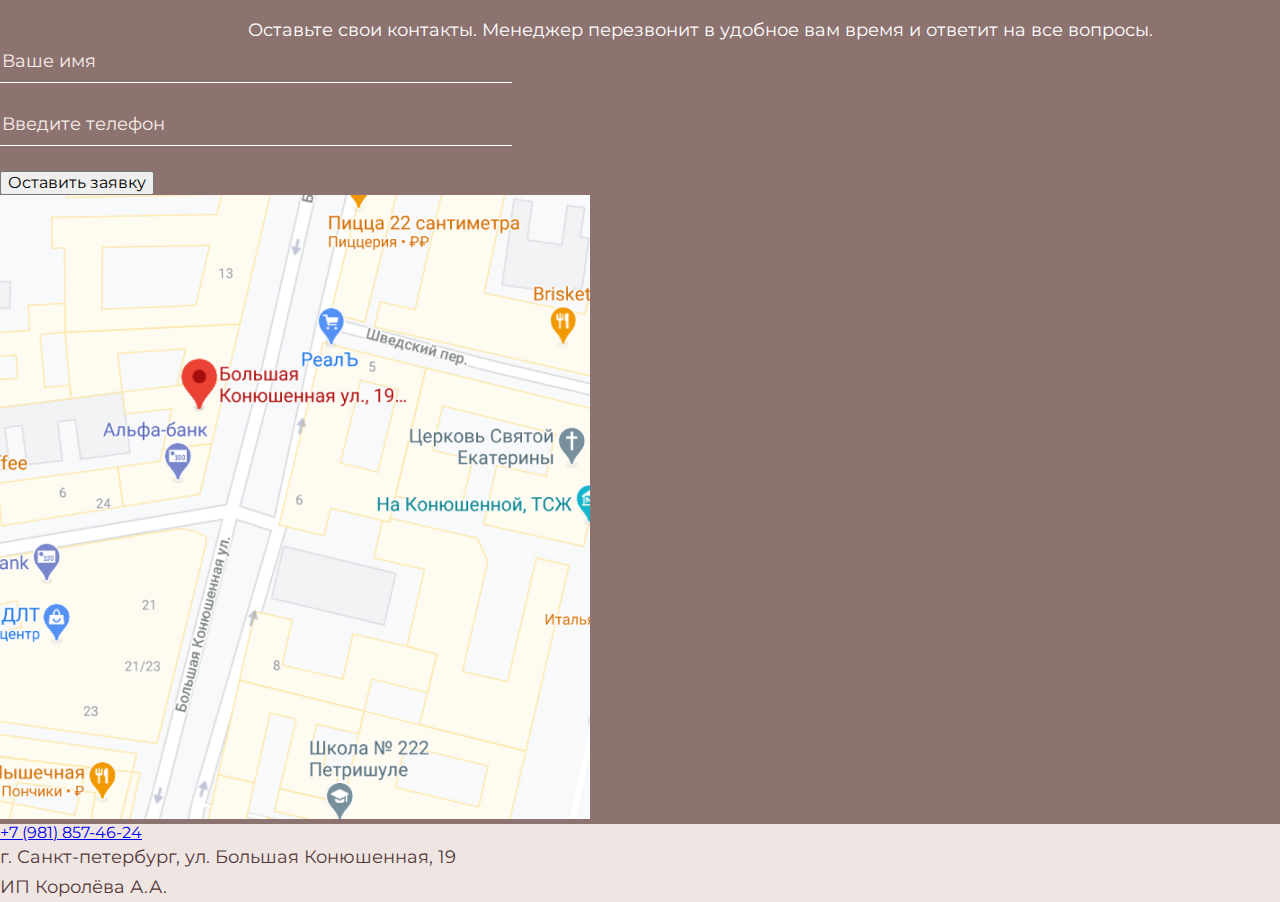
==== commit 1803eedb: "completed section reviews" ====
--- a/marathon 5.0/index.html
+++ b/marathon 5.0/index.html
@@ -109,16 +109,17 @@
     </section>
     <article class="reviews">
         <h2 class="title-h2 center">Отзывы</h2>
+        <section class="wrap-reviews-flex">
         <ul class="reviews-flex normal-body-text">
             <li class="reviews-item">
-                <q class="reviews-quate">«Восторг! Спасибо, за комфортную жизнь. Очень рада, что выбрала вашу студию для украшения своего дома.</q>
+                <p class="reviews-quate">«Восторг! Спасибо, за комфортную жизнь. Очень рада, что выбрала вашу студию для украшения своего дома.</p>
             </li>
             <li class="reviews-item">
-                <q class="reviews-quate">Работа шла быстро, было очень приятно общаться и взаимодествовать
-                с сотрудниками. Не ожидала, что это будет так легко!</q>
+                <p class="reviews-quate">Работа шла быстро, было очень приятно общаться и взаимодествовать
+                с сотрудниками. Не ожидала, что это будет так легко!</p>
             </li>
             <li class="reviews-item">
-                <q class="reviews-quate">Буду советовать и своим друзьям к вам обращаться!»</q>
+                <p class="reviews-quate">Буду советовать и своим друзьям к вам обращаться!»</p>
             </li>
             <li class="reviews-item">
                 <p class="reviews-caption-name">АННА БЕЛОВСКАЯ</p>
@@ -128,6 +129,7 @@
             <img class="image-reviews" src="pictures/reviwes_photo/living_room.jpg" alt="Гостинная с панарамным окном" width="407px" height="272px">
             <img class="image-reviews" src="pictures/reviwes_photo/kitchen_and_5_cheer.jpg" alt="Кухня объединённая со столовой и 5 стульев" width="407px" height="272px">
         </div>
+    </section>
     </article>
     <article class="request-action">
         <h2 class="title-h2 white">Оставить заявку</h2>
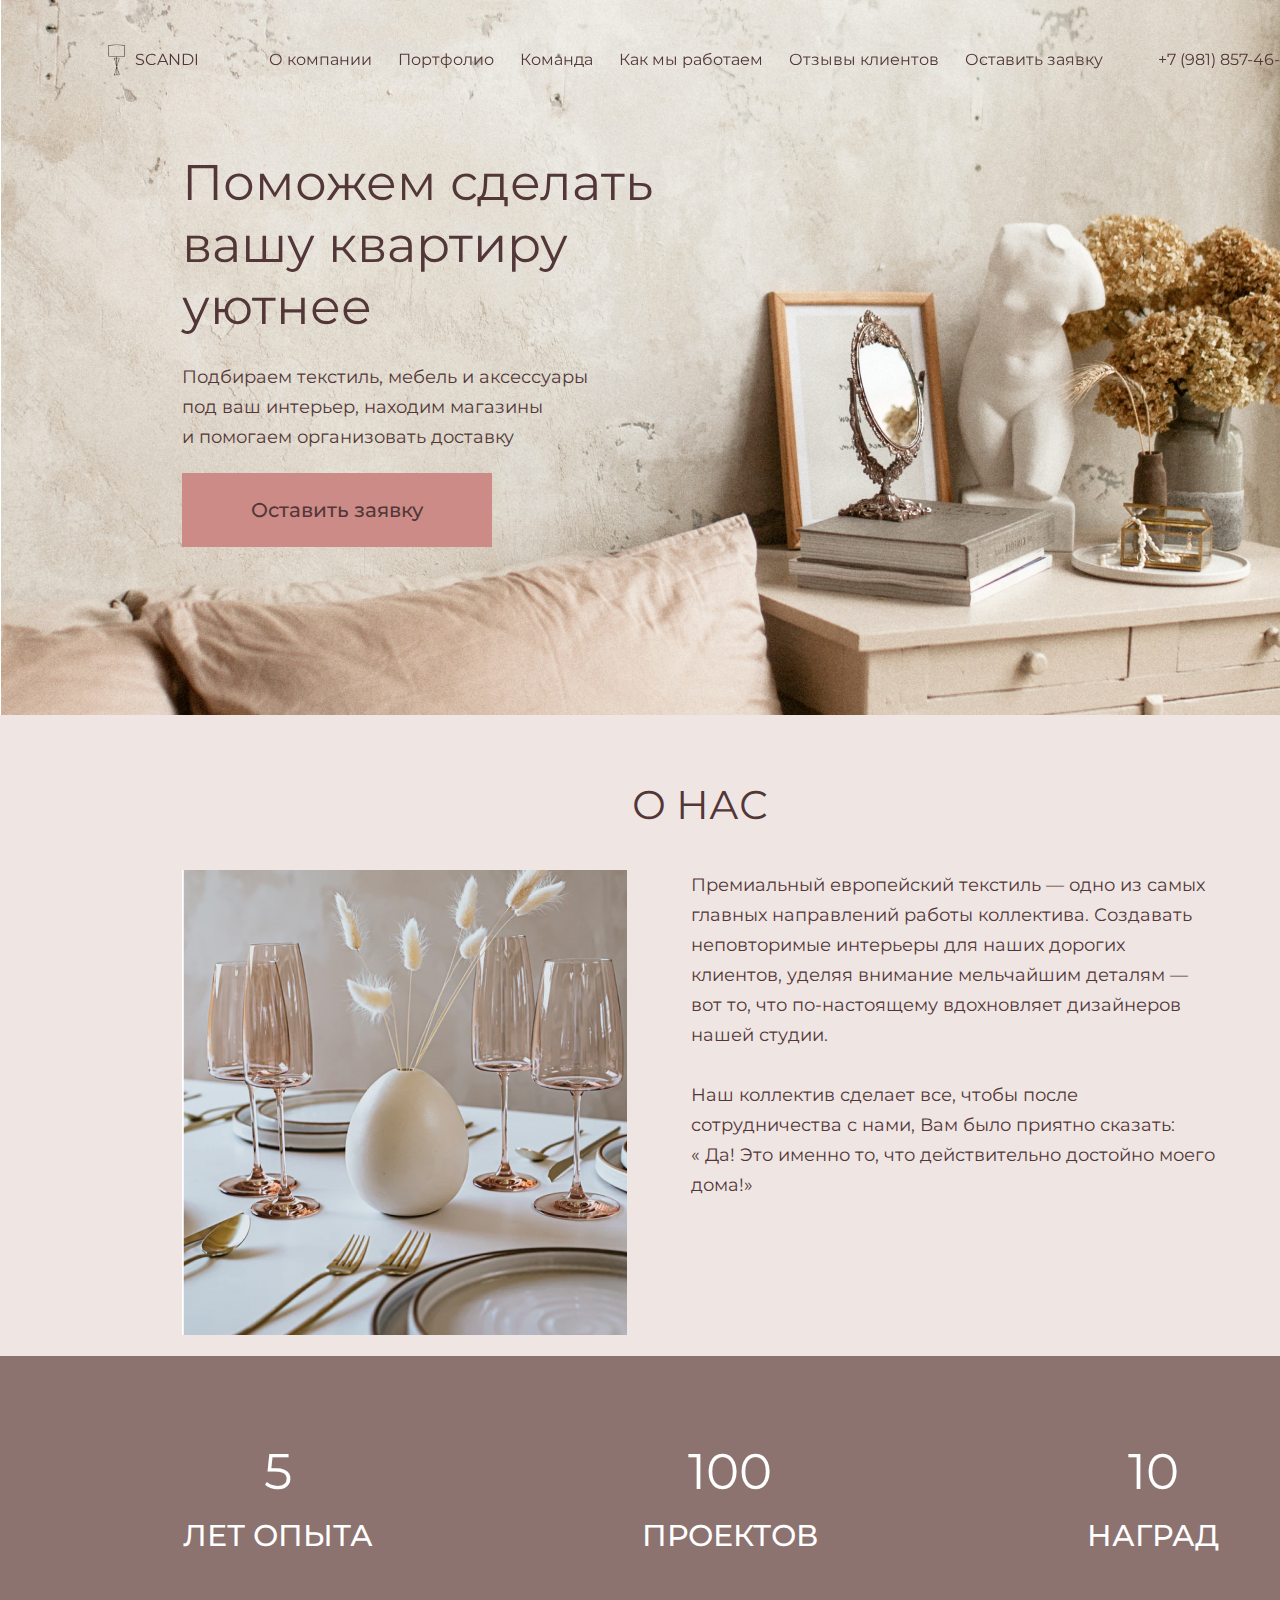
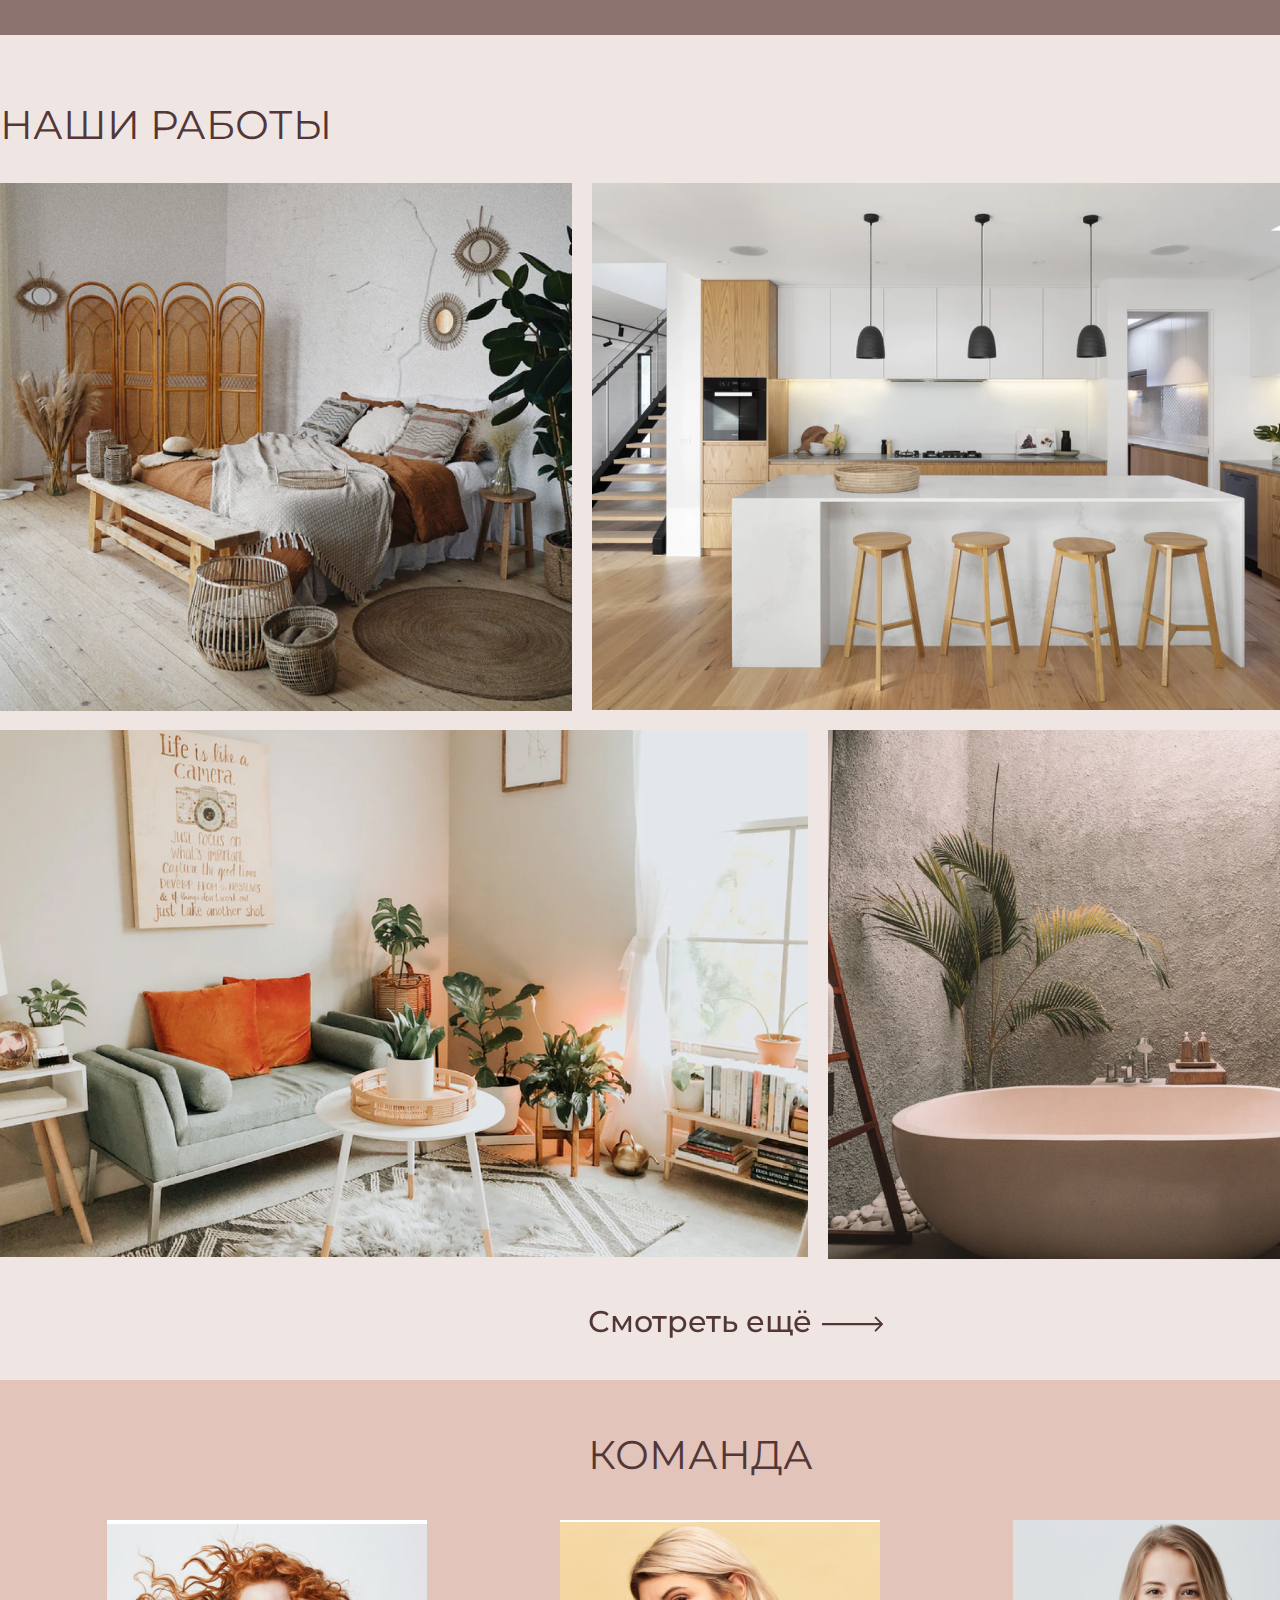
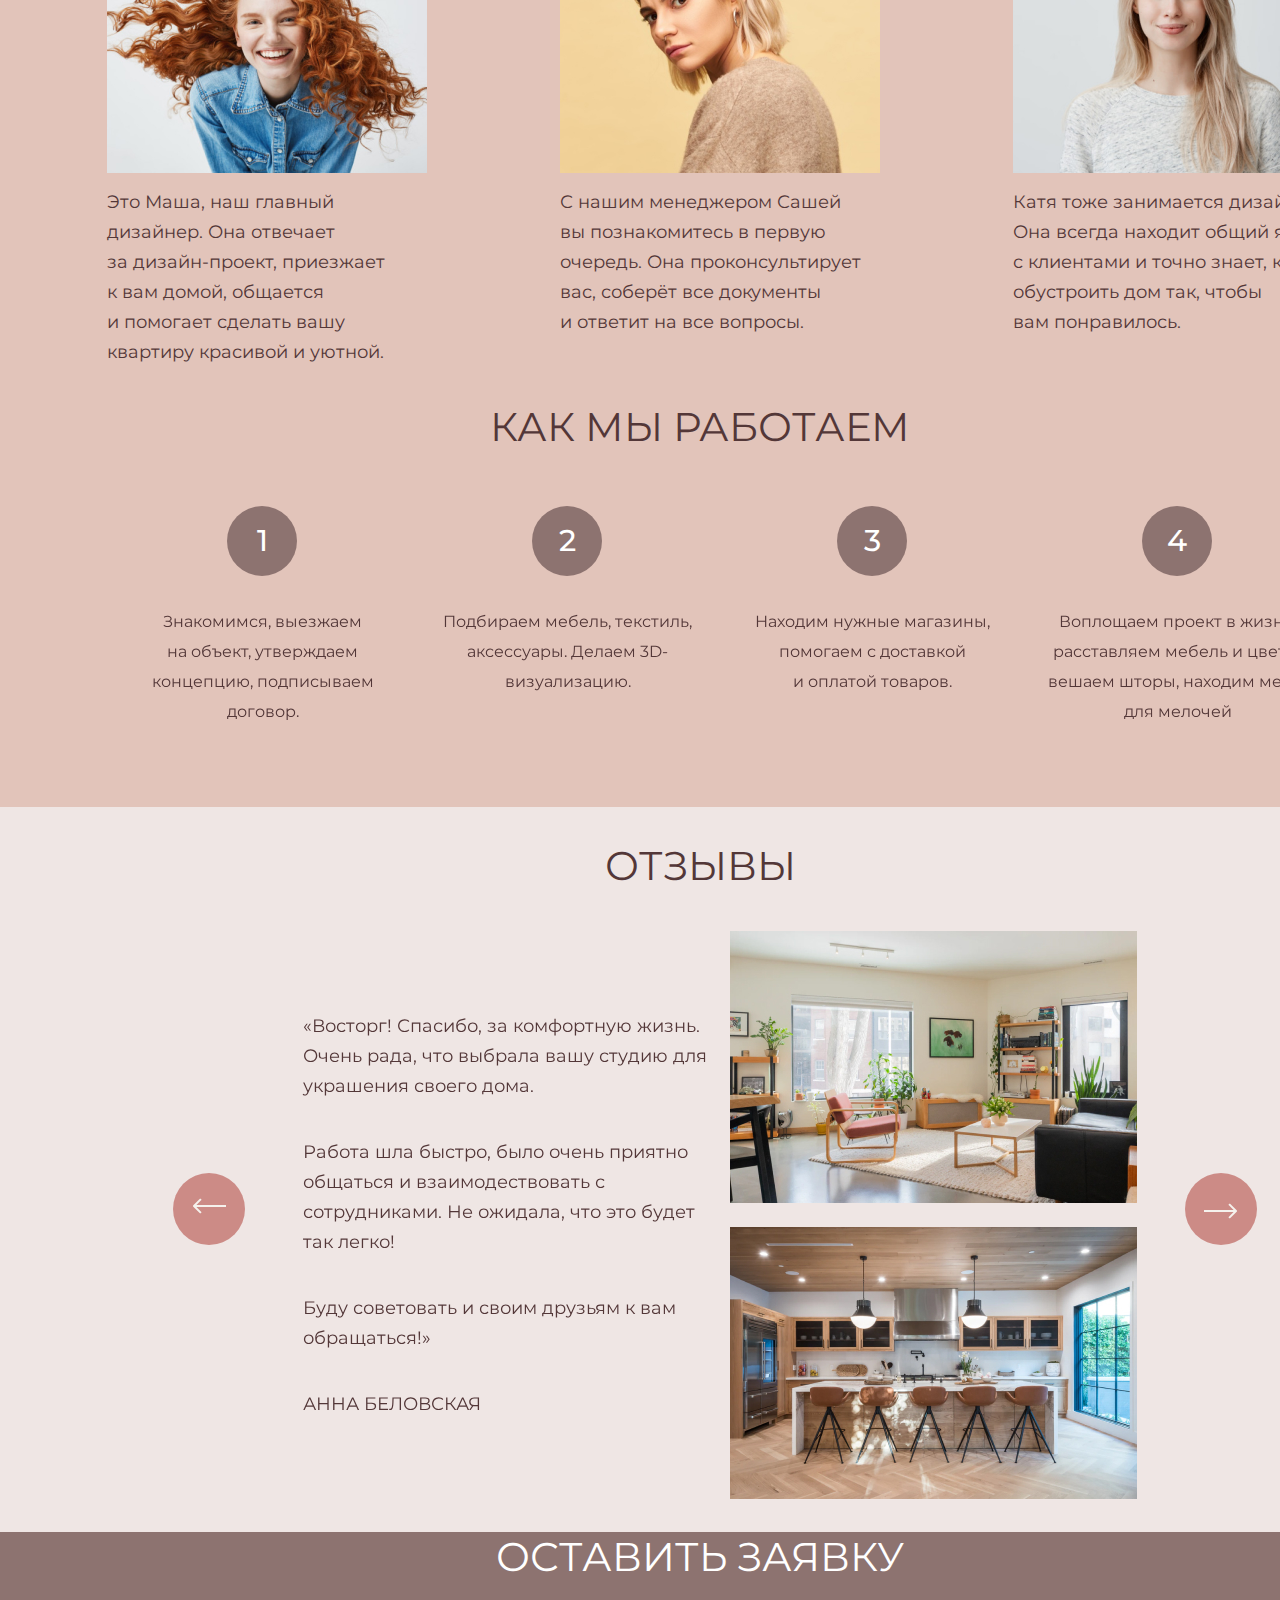
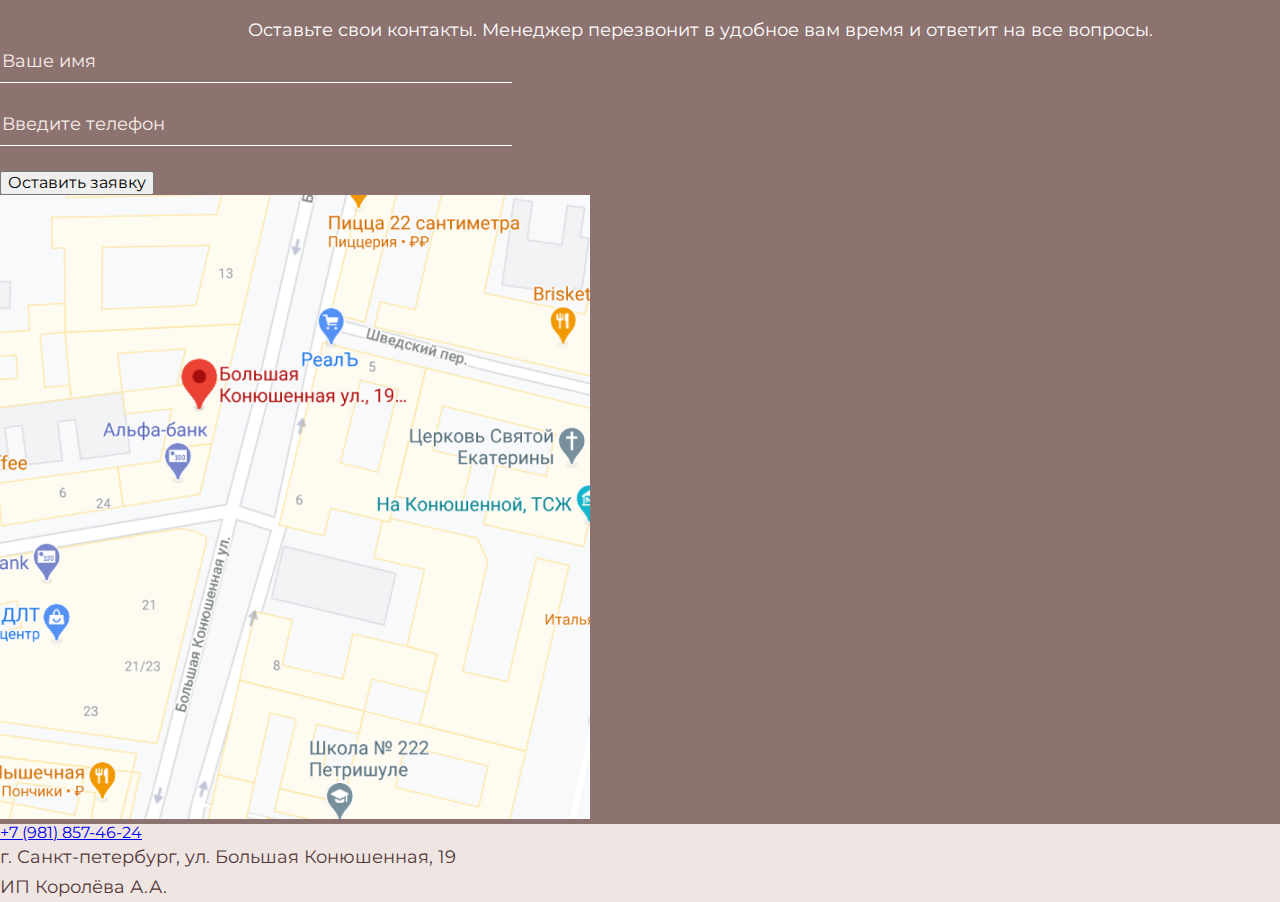
==== commit 3e1605f7: "completed header" ====
--- a/marathon 5.0/index.html
+++ b/marathon 5.0/index.html
@@ -11,18 +11,18 @@
     <header class="page-header">
         <nav class="page-navigation-bar">
             <div class="wraper-logotype">
-                <img src="images/logo.png" alt="Логотип компании SCANDI – графическое изображение торшера" width="50px" height="50px">
-                <a class="logo" href="#">SCANDI</a>
+                <img src="images/logo.png" alt="Логотип компании SCANDI – графическое изображение торшера" width="35px" height="35px">
+                <a class="link-nav-item" href="#">SCANDI</a>
             </div>
             <ul class="navigate-item-list">
-                <li class="nav-item"><a href="#about">О компании</a></li>
-                <li class="nav-item"><a href="#works">Портфолио</a></li>
-                <li class="nav-item"><a href="#team">Команда</a></li>
-                <li class="nav-item"><a href="#process-list">Как мы работаем</a></li>
-                <li class="nav-item"><a href="#reviews">Отзывы клиентов</a></li>
-                <li class="nav-item"><a href="#form">Оставить заявку</a></li>
+                <li class="nav-item"><a class="link-nav-item" href="#about">О компании</a></li>
+                <li class="nav-item"><a class="link-nav-item" href="#works">Портфолио</a></li>
+                <li class="nav-item"><a class="link-nav-item" href="#team">Команда</a></li>
+                <li class="nav-item"><a class="link-nav-item" href="#process-list">Как мы работаем</a></li>
+                <li class="nav-item"><a class="link-nav-item" href="#reviews">Отзывы клиентов</a></li>
+                <li class="nav-item"><a class="link-nav-item" href="#form">Оставить заявку</a></li>
             </ul>
-            <a class="phone-number" href="tel:+79818574624">+7 (981) 857-46-24</a>
+            <a class="link-nav-item" href="tel:+79818574624">+7 (981) 857-46-24</a>
         </nav>
     </header>
     <main class="page-main">
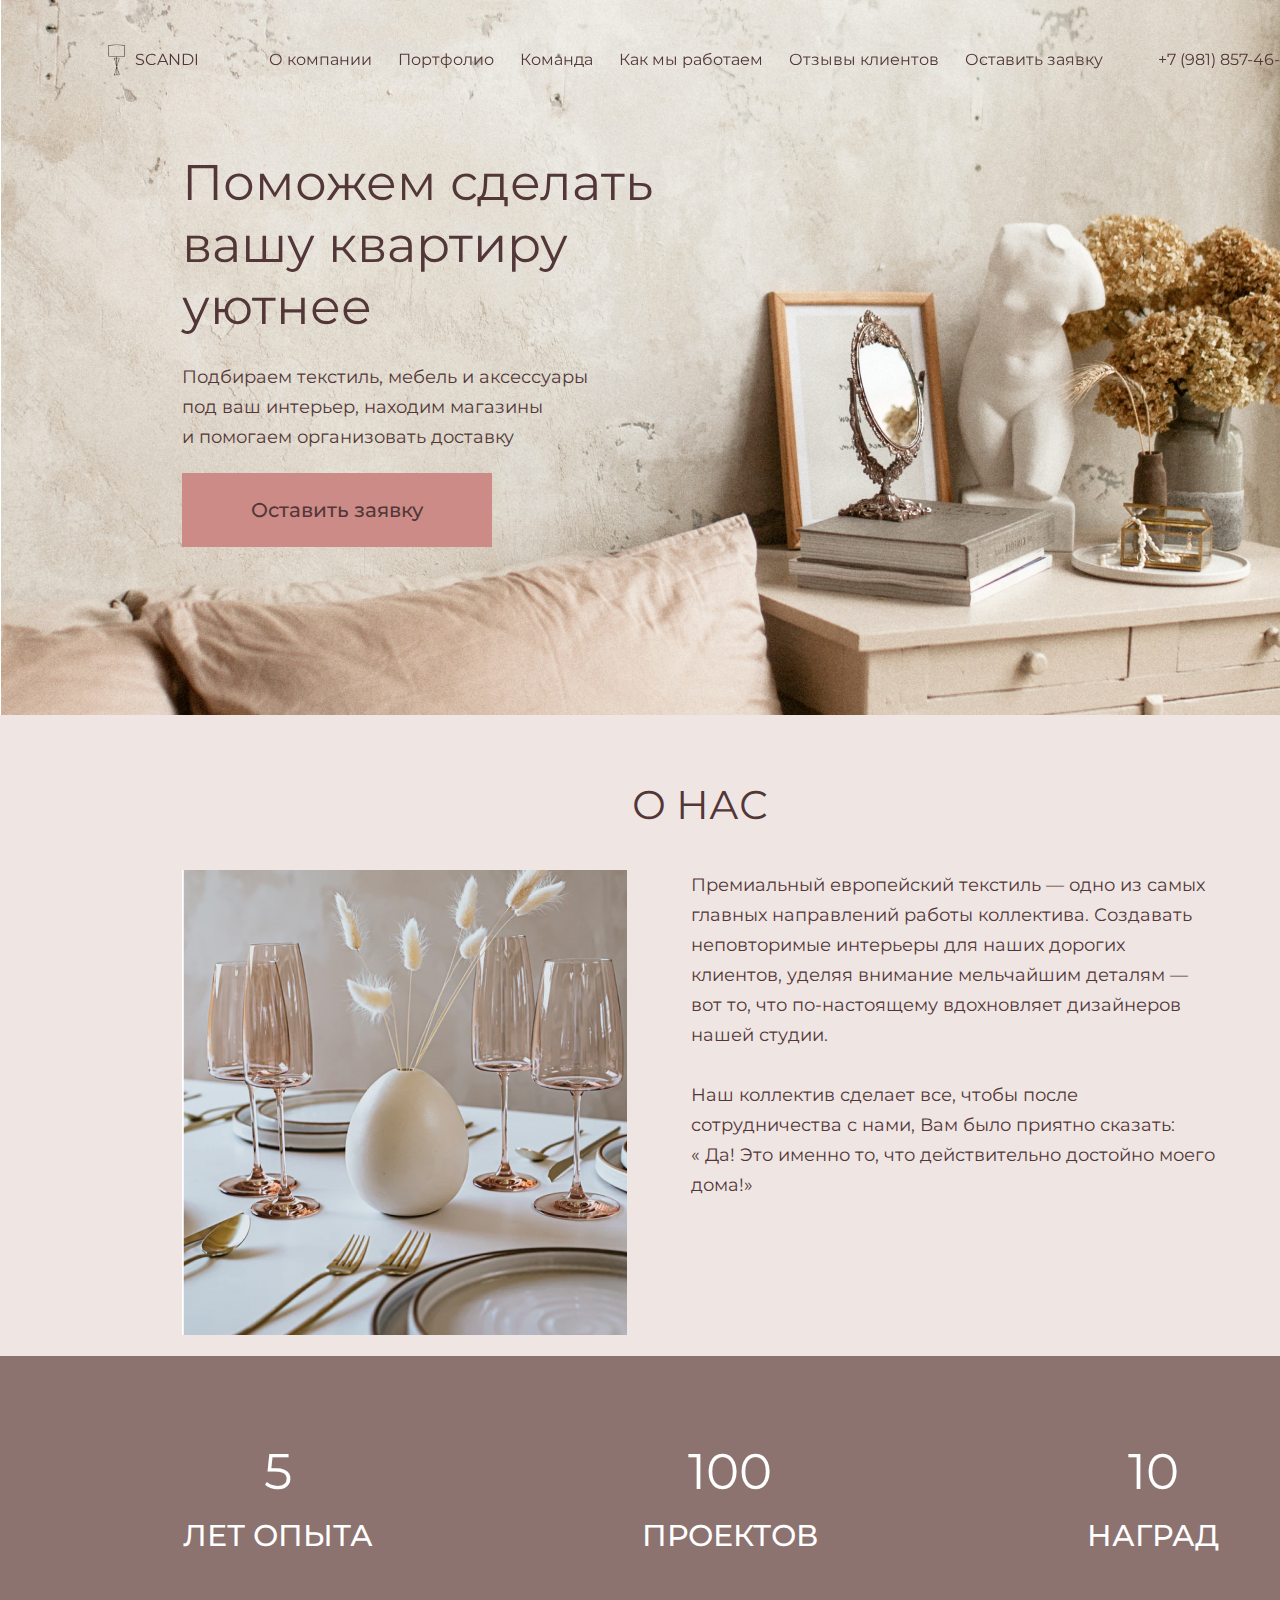
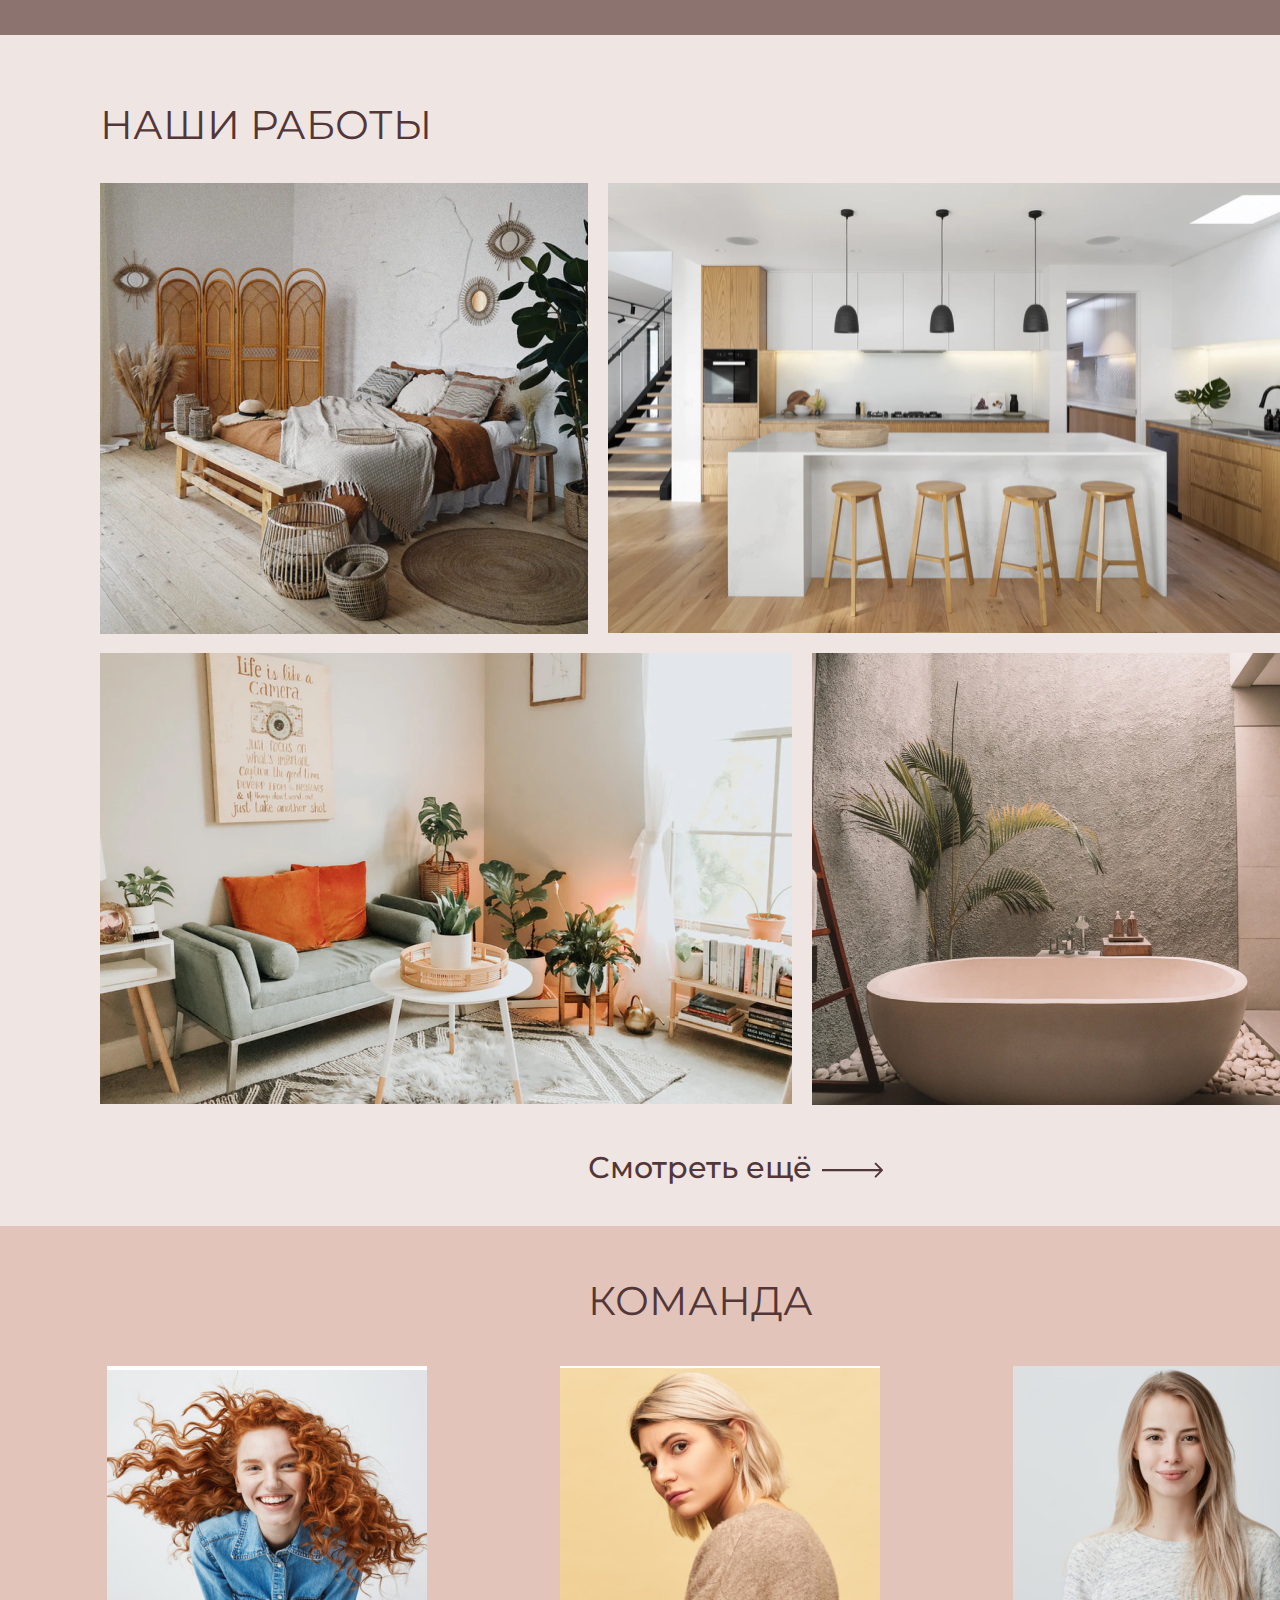
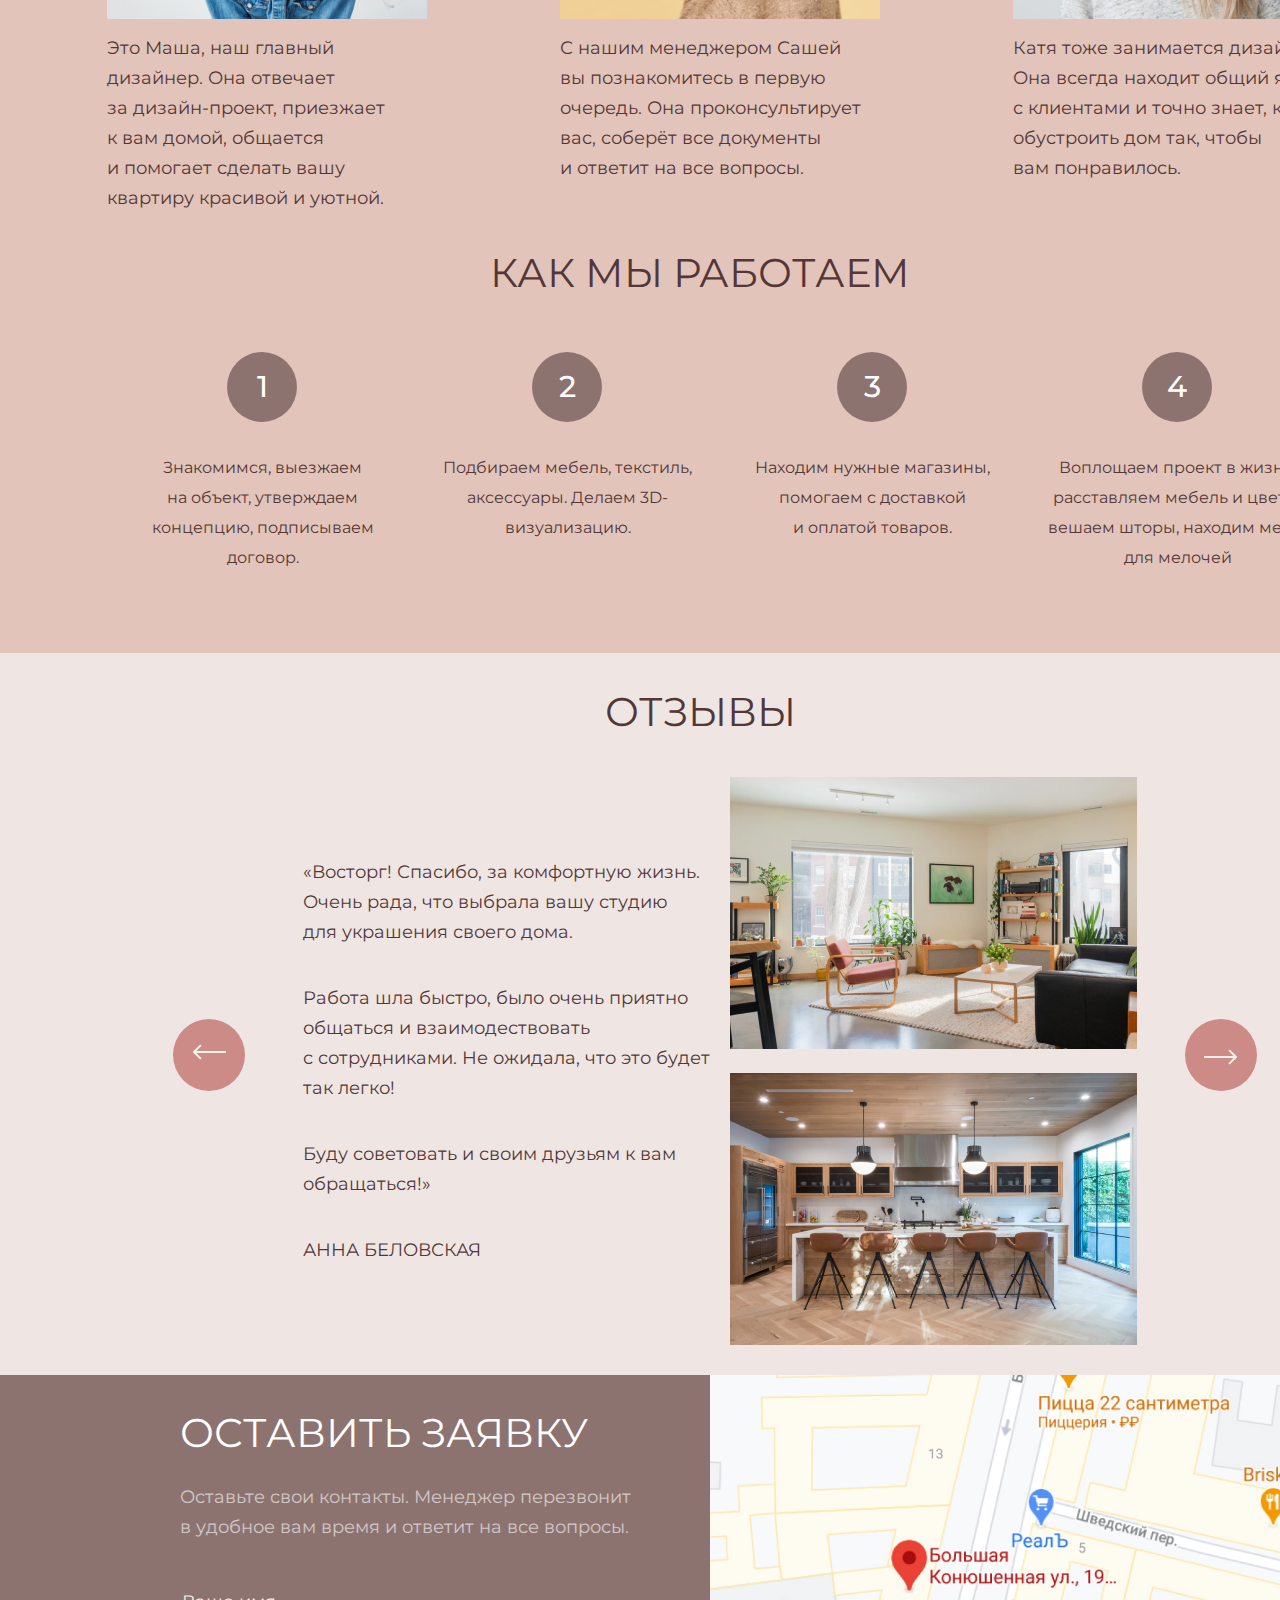
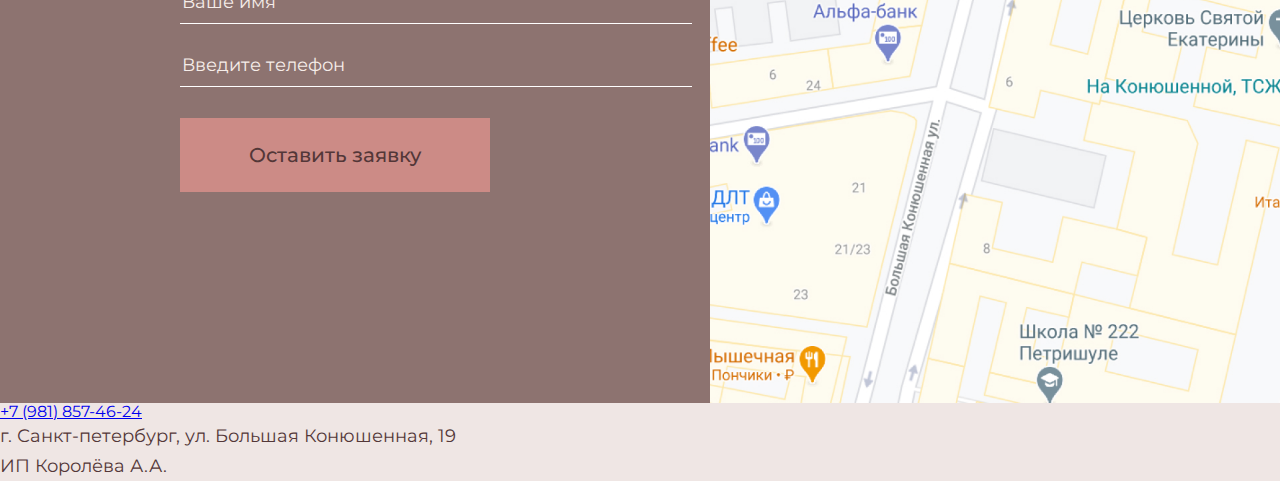
==== commit a6997172: "fix bags" ====
--- a/marathon 5.0/index.html
+++ b/marathon 5.0/index.html
@@ -112,14 +112,14 @@
         <section class="wrap-reviews-flex">
         <ul class="reviews-flex normal-body-text">
             <li class="reviews-item">
-                <p class="reviews-quate">«Восторг! Спасибо, за комфортную жизнь. Очень рада, что выбрала вашу студию для украшения своего дома.</p>
+                <p class="reviews-quate">«Восторг! Спасибо, за&nbsp;комфортную жизнь. Очень рада, что выбрала вашу студию для&nbsp;украшения своего дома.</p>
             </li>
             <li class="reviews-item">
-                <p class="reviews-quate">Работа шла быстро, было очень приятно общаться и взаимодествовать
-                с сотрудниками. Не ожидала, что это будет так легко!</p>
+                <p class="reviews-quate">Работа шла быстро, было очень приятно общаться и&nbsp;взаимодествовать
+                с&nbsp;сотрудниками. Не&nbsp;ожидала, что это будет так&nbsp;легко!</p>
             </li>
             <li class="reviews-item">
-                <p class="reviews-quate">Буду советовать и своим друзьям к вам обращаться!»</p>
+                <p class="reviews-quate">Буду советовать и&nbsp;своим друзьям к&nbsp;вам обращаться!»</p>
             </li>
             <li class="reviews-item">
                 <p class="reviews-caption-name">АННА БЕЛОВСКАЯ</p>
@@ -132,14 +132,18 @@
     </section>
     </article>
     <article class="request-action">
-        <h2 class="title-h2 white">Оставить заявку</h2>
-        <p class="normal-body-text white">Оставьте свои контакты. Менеджер перезвонит в удобное вам время и ответит на все вопросы.</p>
-        <form class="form-request" action="#URL" method="post">
-            <input class="name-request" name="request" type="text" placeholder="Ваше имя" required>
-            <input class="phone-request" name="request" type="tel" placeholder="Введите телефон" required>
-            <button class="button btn-submit">Оставить заявку</button>
-        </form>
-        <img class="map-adress" src="pictures/map_adress.jpg" alt="Карта с местоположением" width="590px" height="624px">
+        <div class="form">
+            <h2 class="title-h2 white from-form">Оставить заявку</h2>
+            <p class="normal-body-text white from-form">Оставьте свои контакты. Менеджер перезвонит в&nbsp;удобное вам&nbsp;время и&nbsp;ответит на&nbsp;все вопросы.</p>
+            <form class="form-request" action="#URL" method="post">
+                <input class="name-request" name="request" type="text" placeholder="Ваше имя" required>
+                <input class="phone-request" name="request" type="tel" placeholder="Введите телефон" required>
+                <button class="btn-request">Оставить заявку</button>
+            </form>
+        </div>
+        <div class="map">
+            <img class="map-adress" src="pictures/map_adress.jpg" alt="Карта с местоположением" width="590px" height="100%">
+        </div>    
     </article>
     <footer class="page-footer">
         <div class="wrap-element">
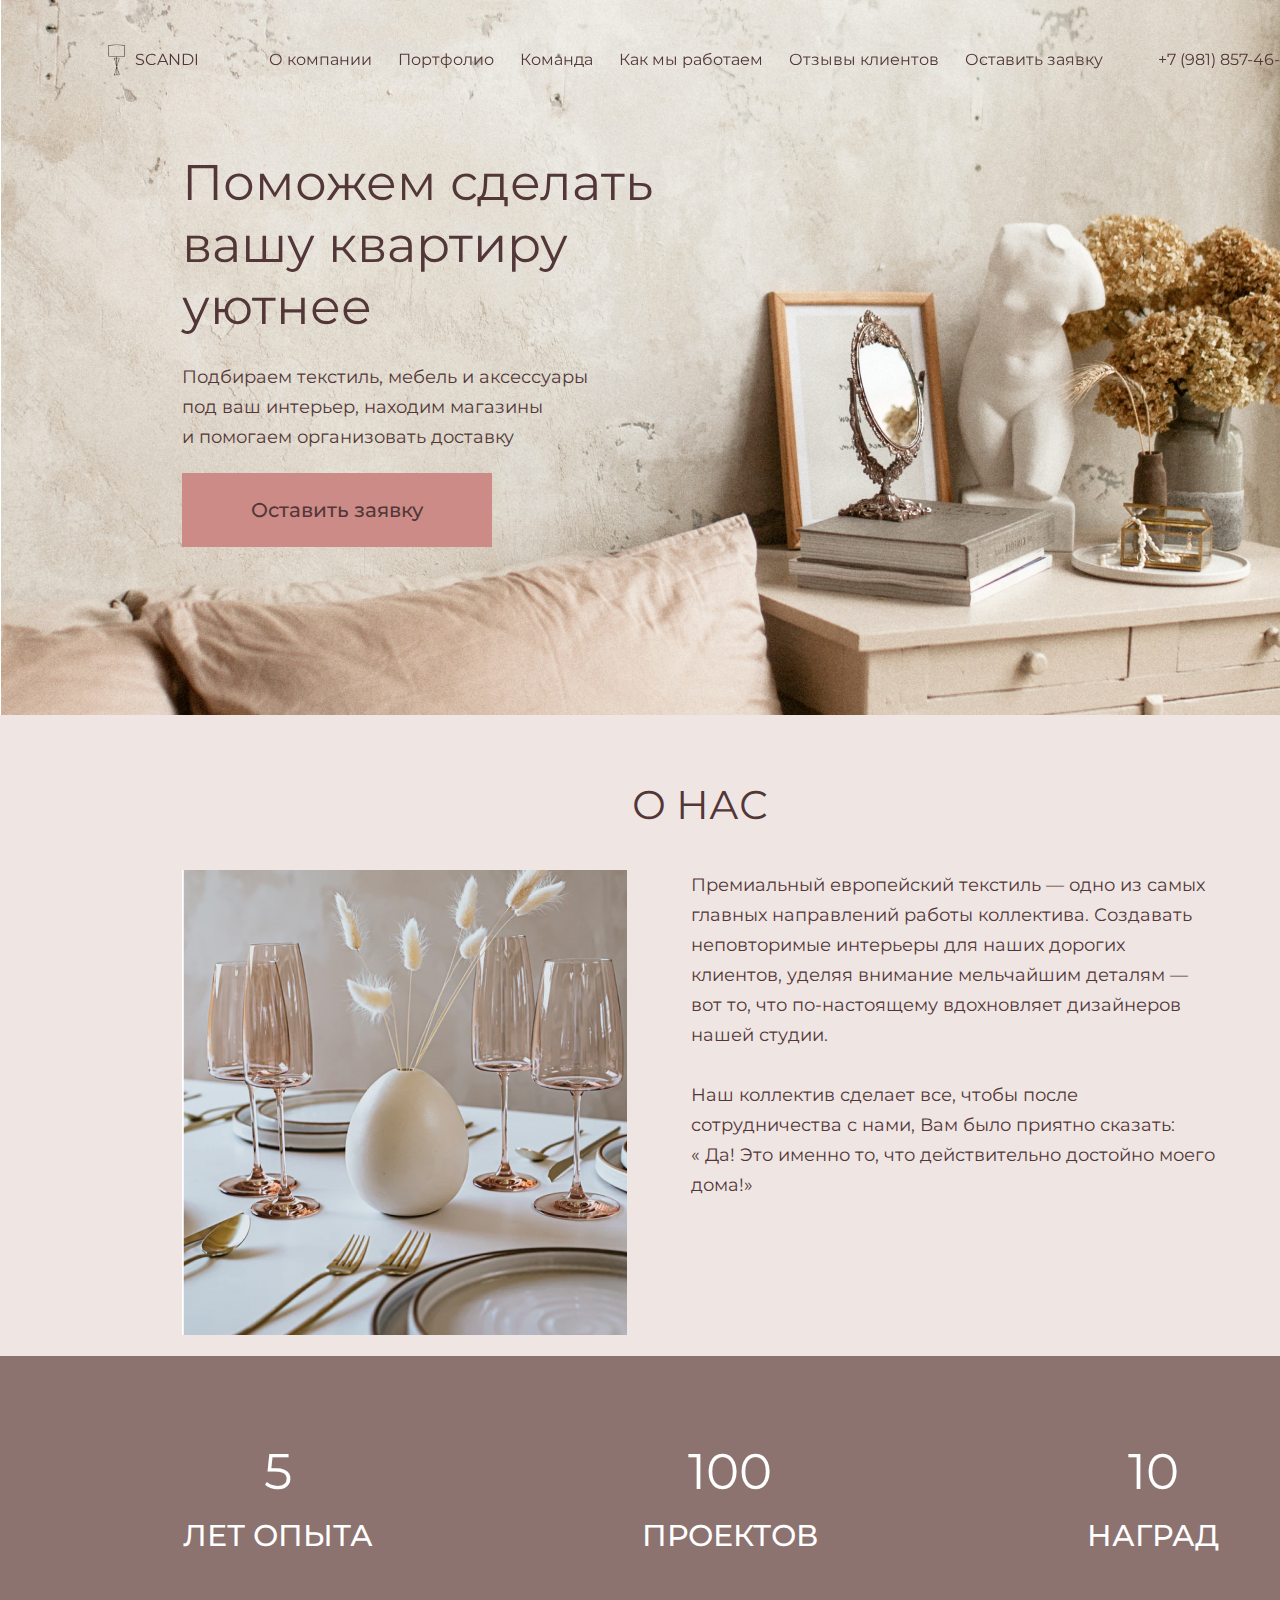
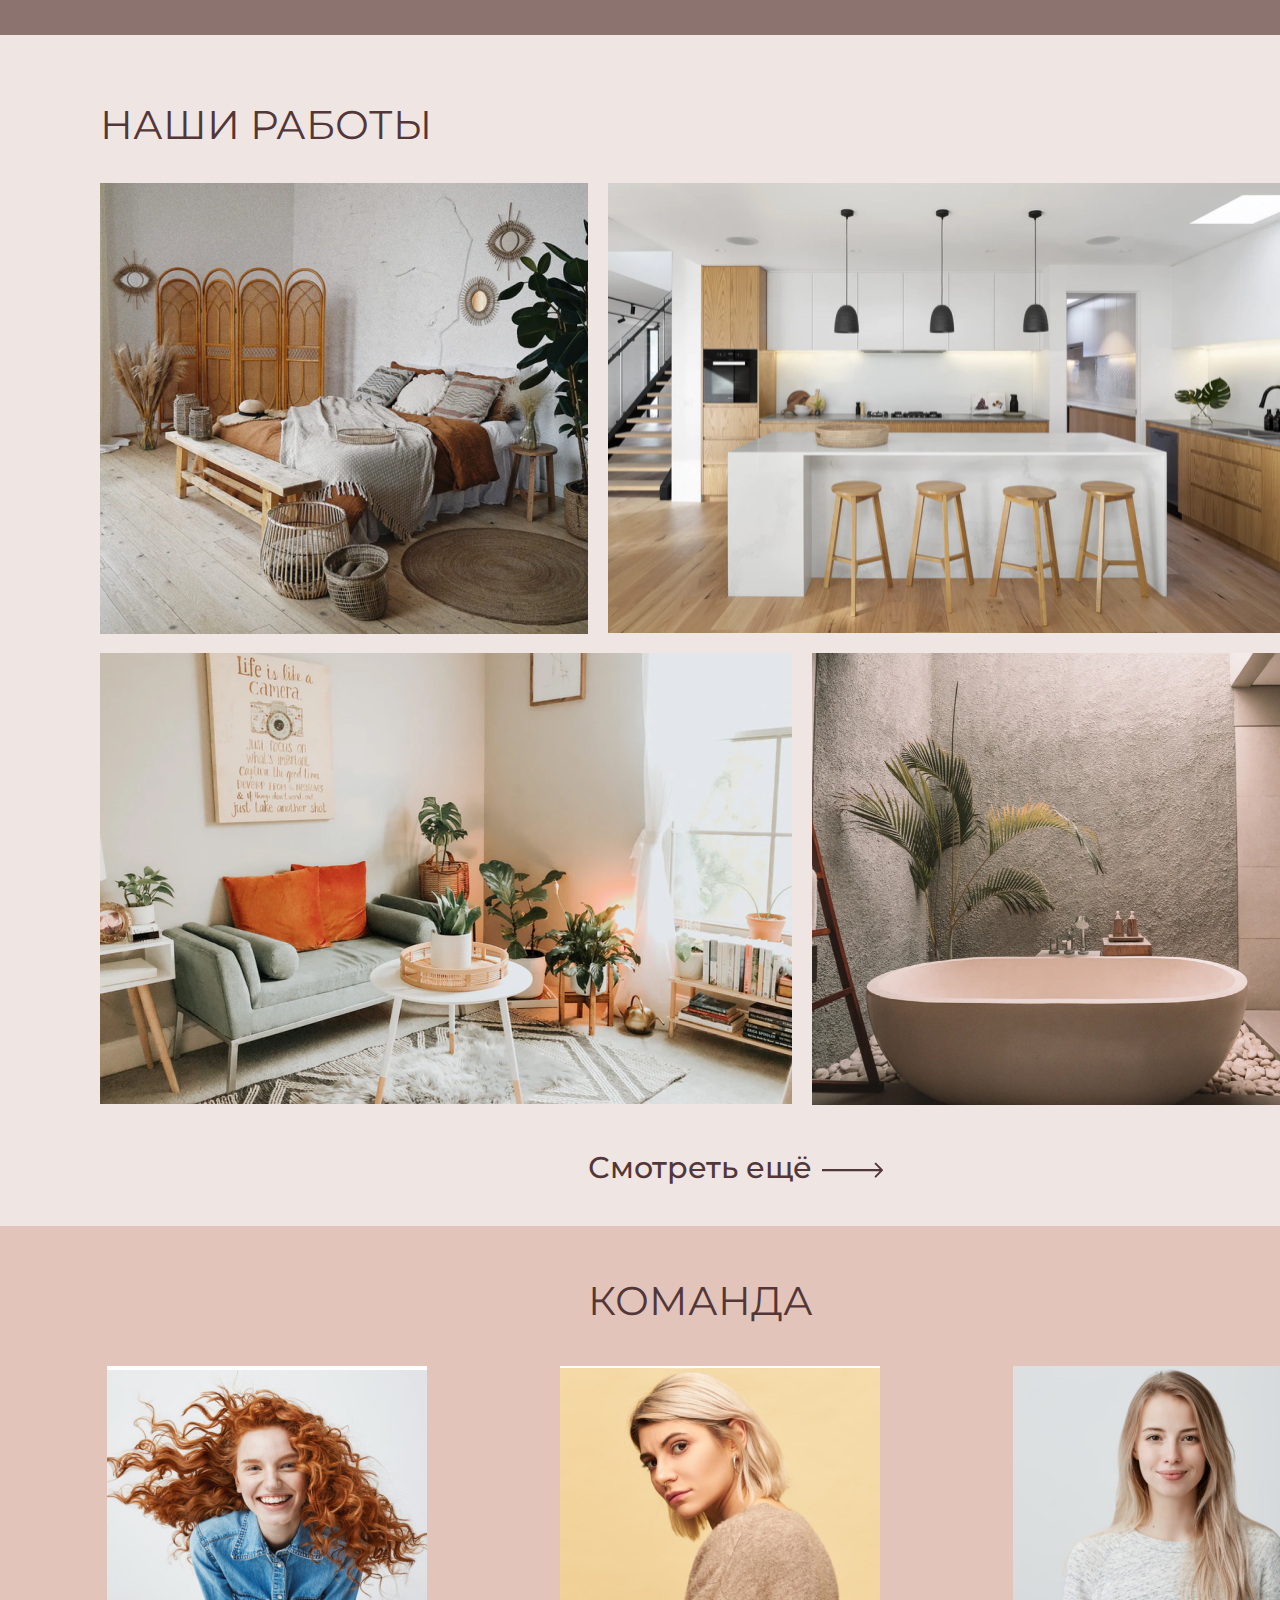
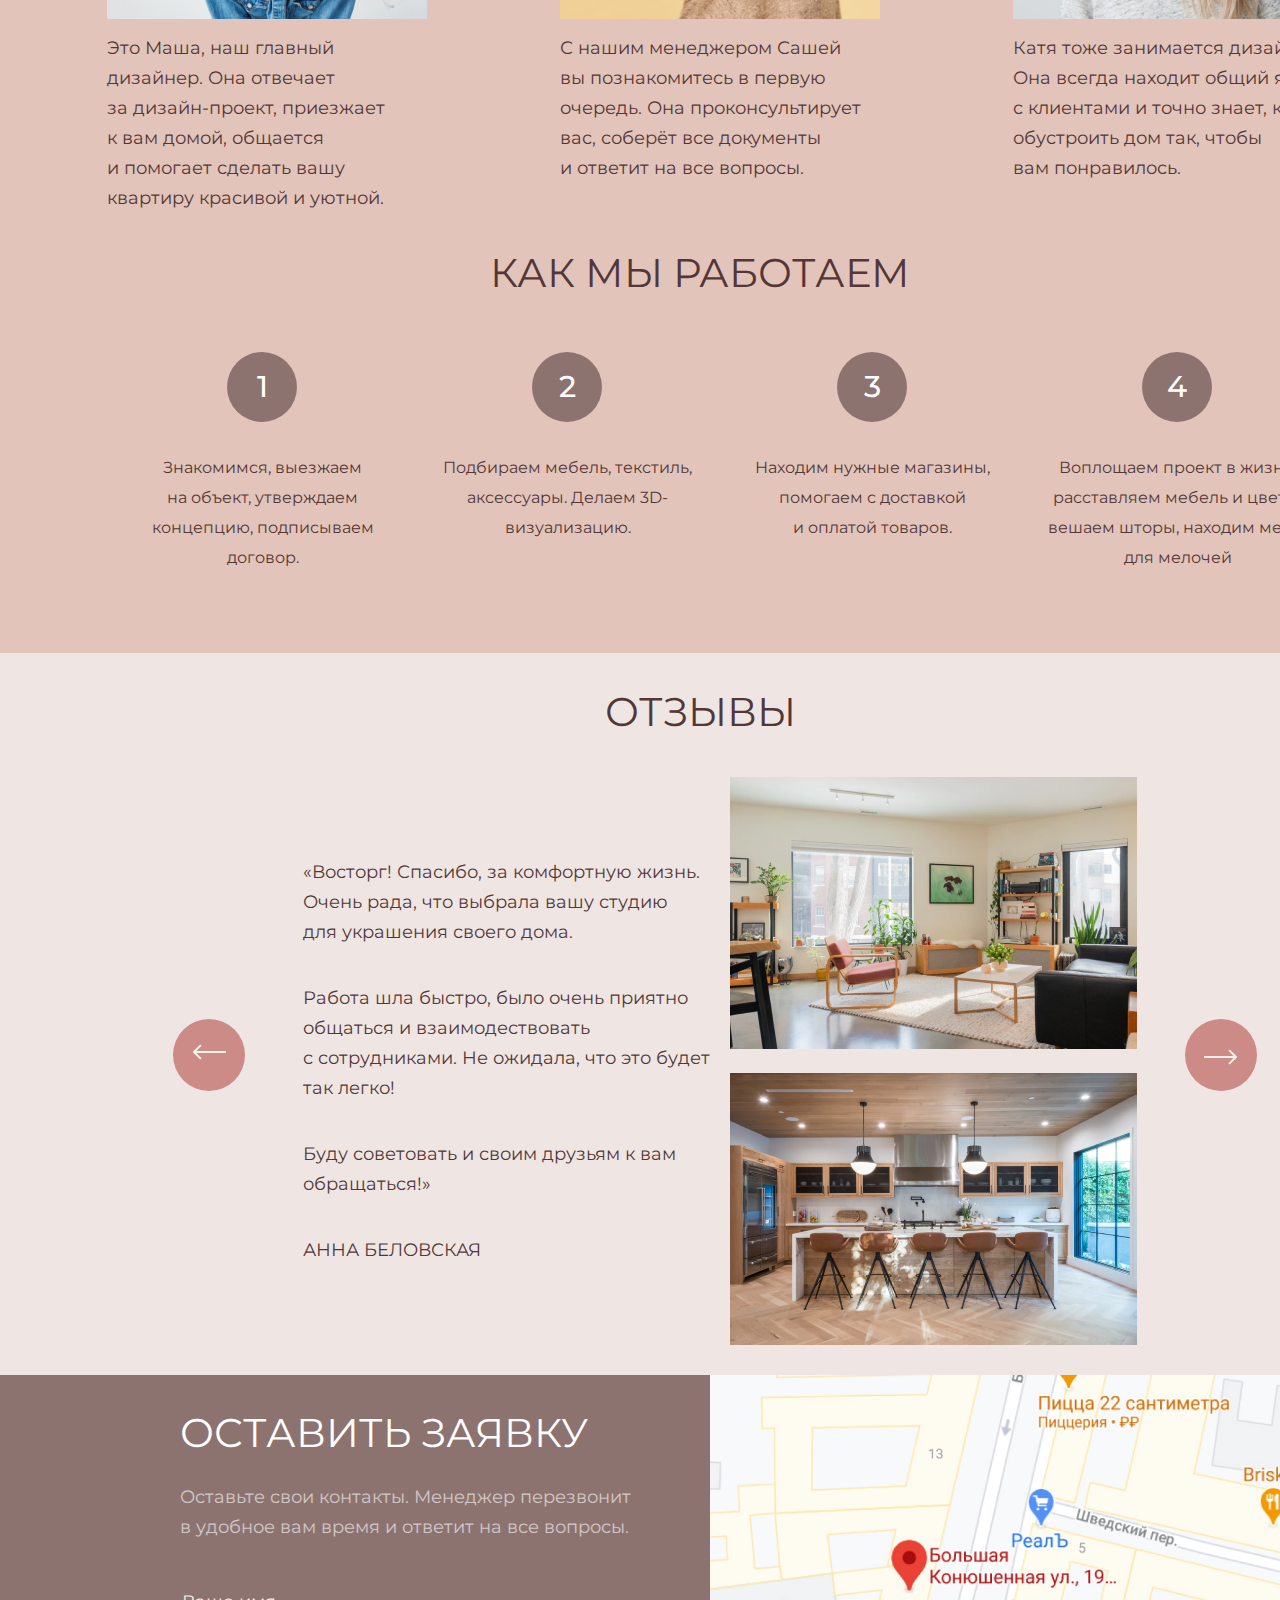
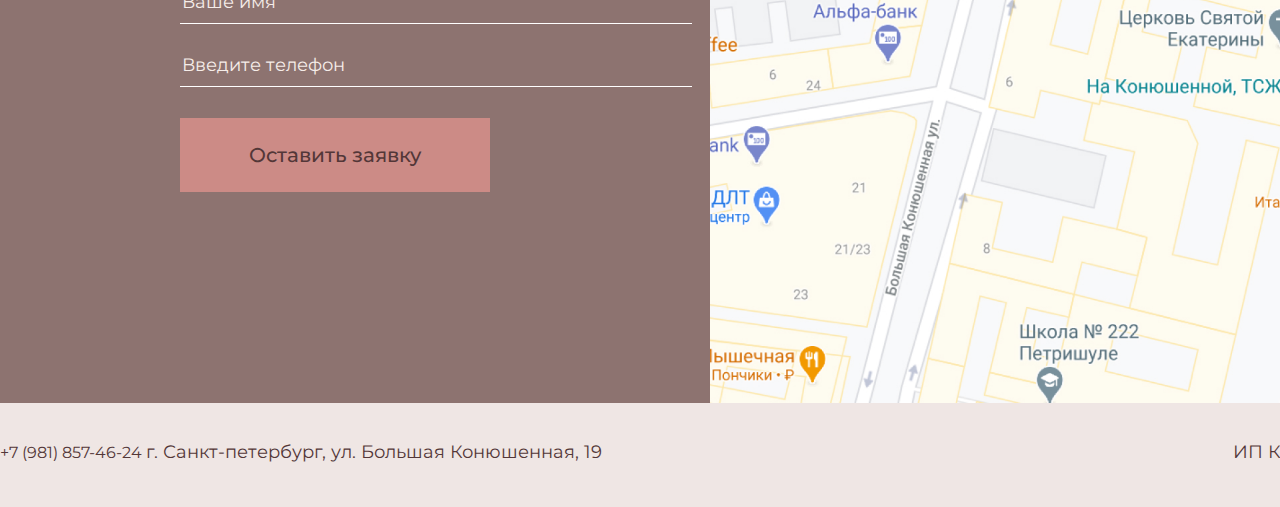
==== commit 95561e1f: "11" ====
--- a/marathon 5.0/index.html
+++ b/marathon 5.0/index.html
@@ -147,8 +147,8 @@
     </article>
     <footer class="page-footer">
         <div class="wrap-element">
-            <a class="phone-number" href="tel:+">+7 (981) 857-46-24</a>
-            <p class="normal-body-text">г. Санкт-петербург, ул. Большая Конюшенная, 19</p>
+            <a class="link-nav-item" href="tel:+79818574624">+7 (981) 857-46-24</a>
+            <span class="normal-body-text">г. Санкт-петербург, ул. Большая Конюшенная, 19</span>
         </div>
         <p class="normal-body-text">ИП Королёва А.А.</p>
     </footer>
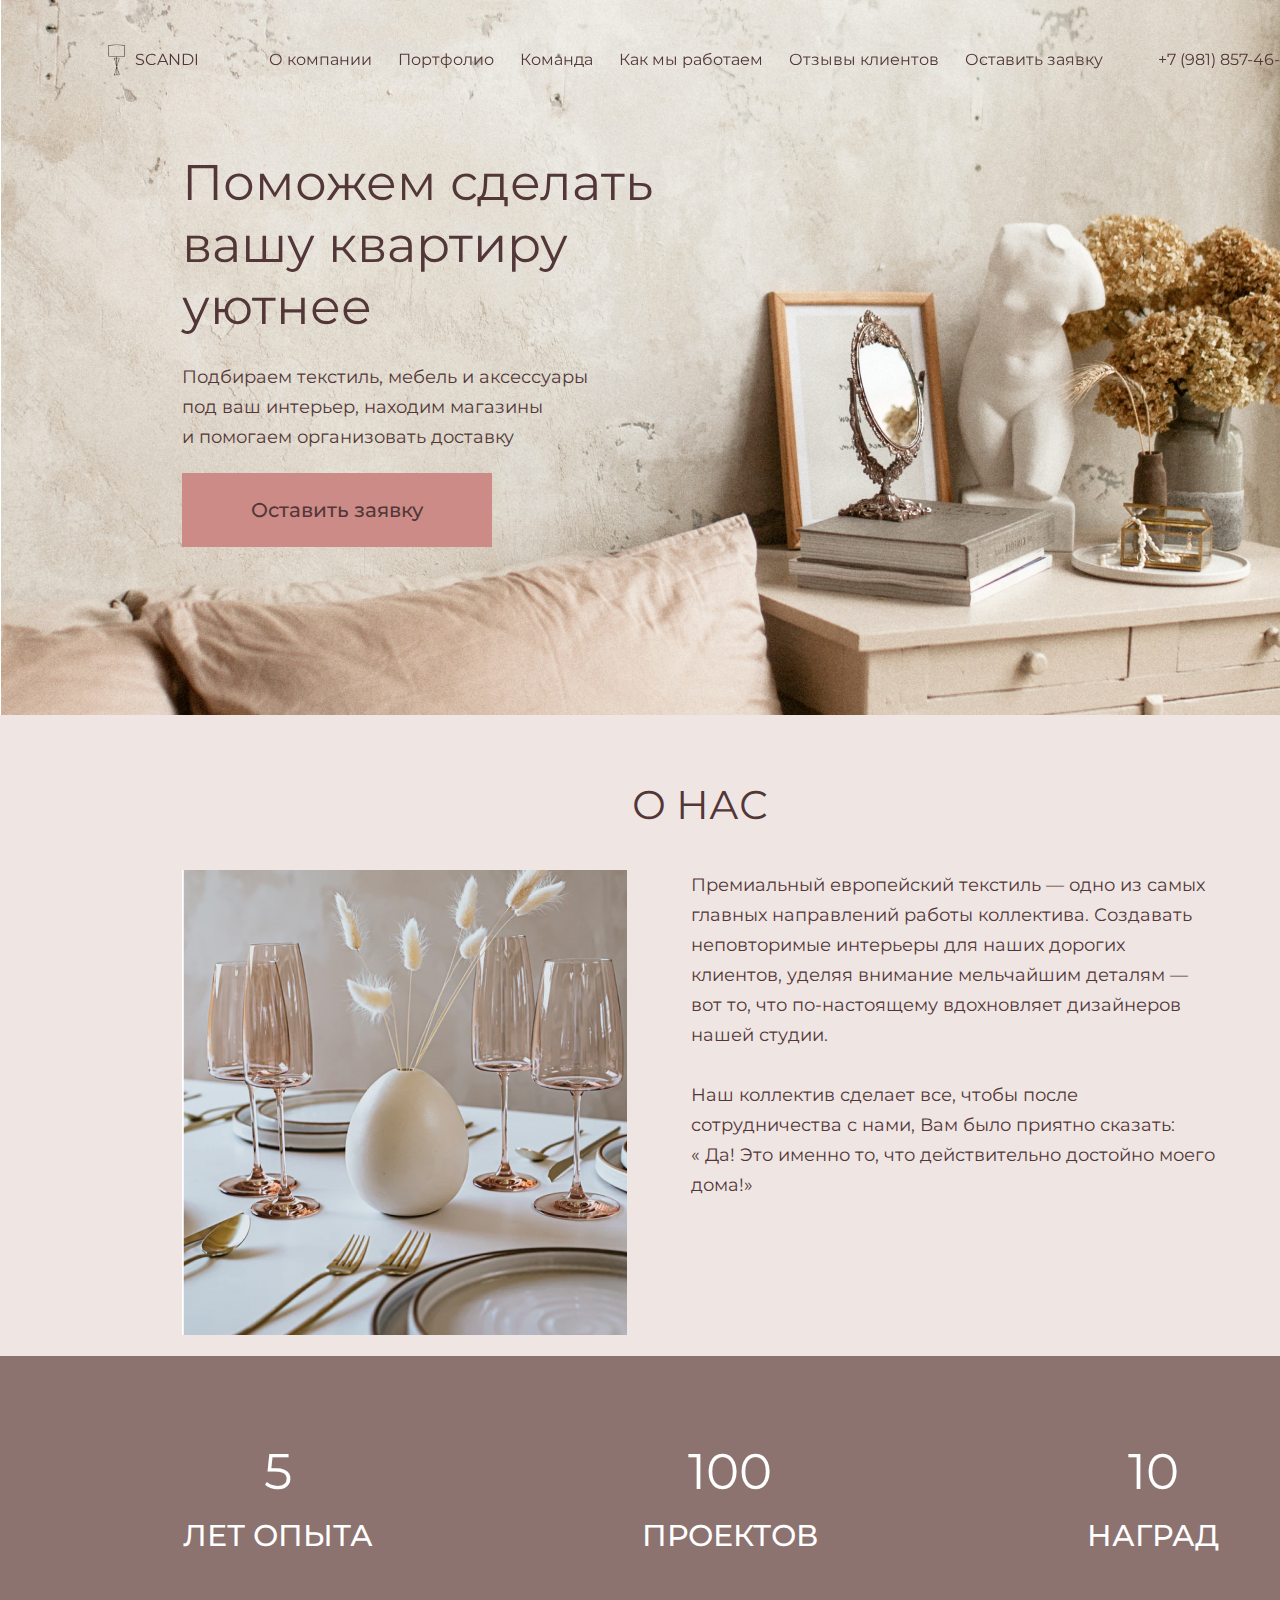
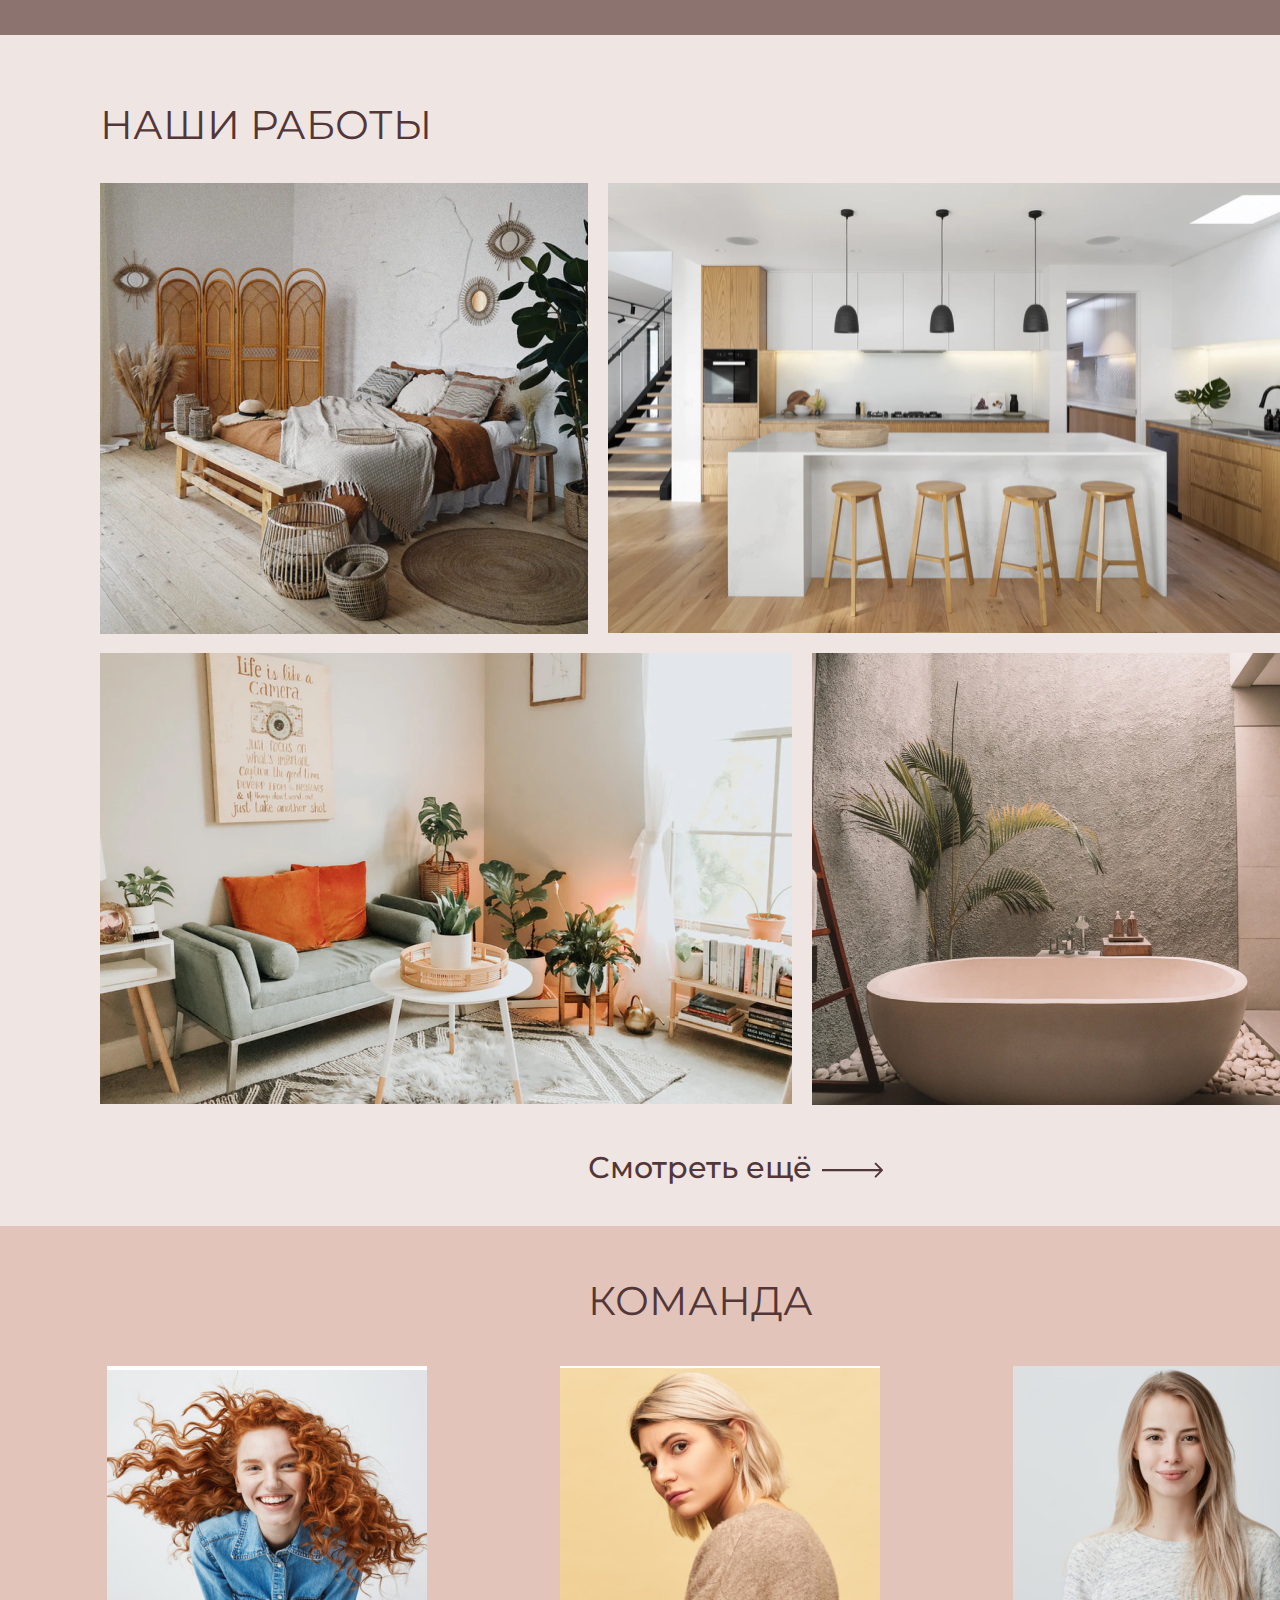
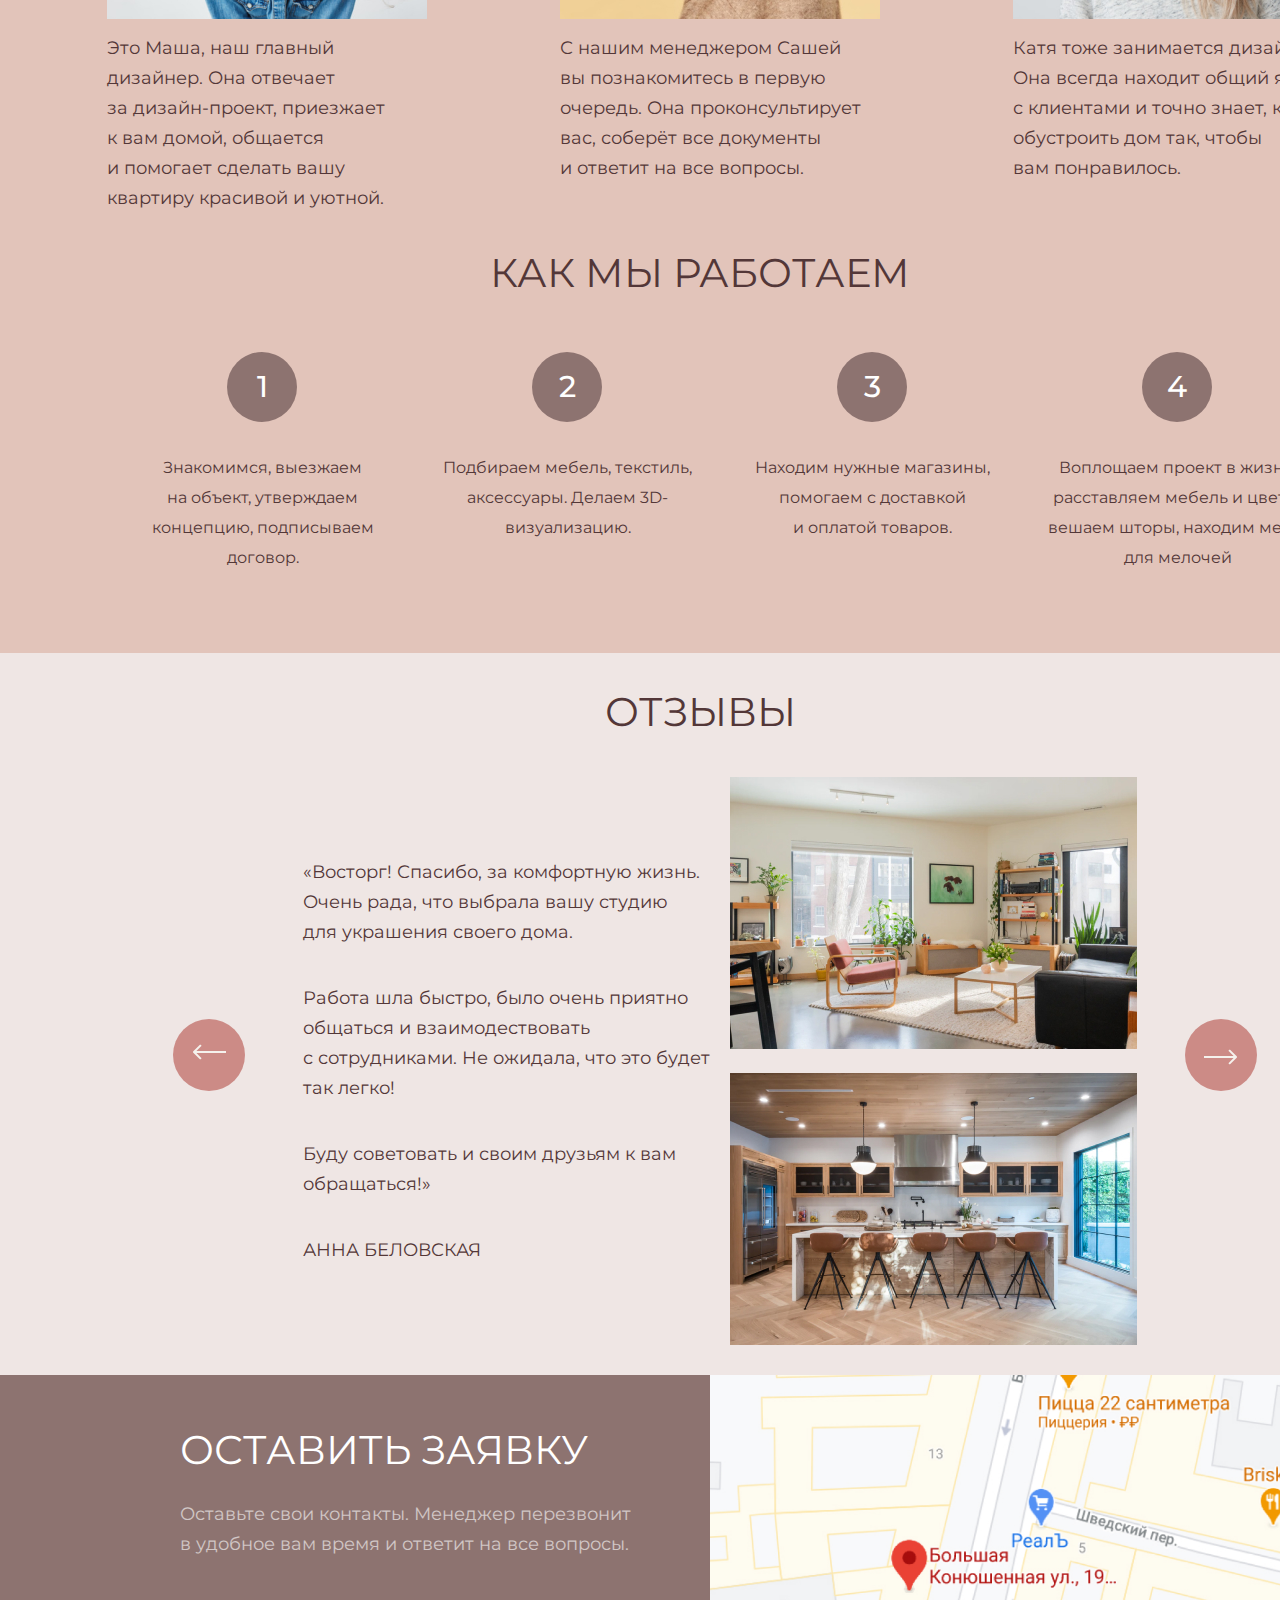
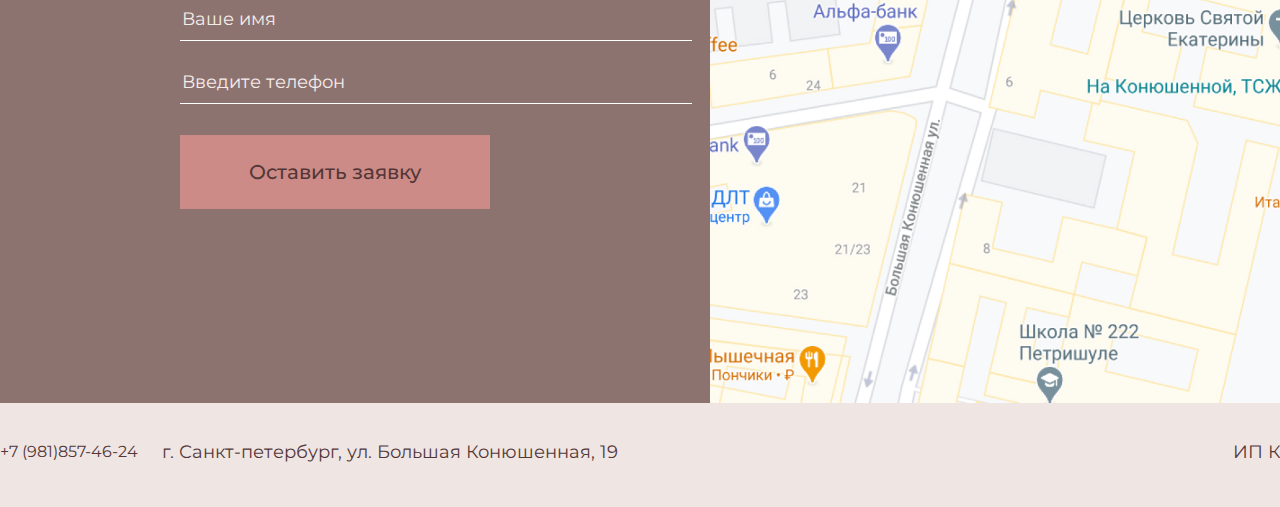
==== commit ccfcb3b7: "Изменил номер телефона (тренировка работы с гитом)" ====
--- a/marathon 5.0/index.html
+++ b/marathon 5.0/index.html
@@ -1,156 +1,287 @@
 <!DOCTYPE html>
 <html lang="ru">
-<head>
-    <meta charset="UTF-8">
-    <meta http-equiv="X-UA-Compatible" content="IE=edge">
-    <meta name="viewport" content="width=device-width, initial-scale=1.0">
-    <link rel="stylesheet" href="styles/style.css">
+  <head>
+    <meta charset="UTF-8" />
+    <meta http-equiv="X-UA-Compatible" content="IE=edge" />
+    <meta name="viewport" content="width=device-width, initial-scale=1.0" />
+    <link rel="stylesheet" href="styles/style.css" />
     <title>Марафон 5.0</title>
-</head>
-<body>
+  </head>
+  <body>
     <header class="page-header">
-        <nav class="page-navigation-bar">
-            <div class="wraper-logotype">
-                <img src="images/logo.png" alt="Логотип компании SCANDI – графическое изображение торшера" width="35px" height="35px">
-                <a class="link-nav-item" href="#">SCANDI</a>
-            </div>
-            <ul class="navigate-item-list">
-                <li class="nav-item"><a class="link-nav-item" href="#about">О компании</a></li>
-                <li class="nav-item"><a class="link-nav-item" href="#works">Портфолио</a></li>
-                <li class="nav-item"><a class="link-nav-item" href="#team">Команда</a></li>
-                <li class="nav-item"><a class="link-nav-item" href="#process-list">Как мы работаем</a></li>
-                <li class="nav-item"><a class="link-nav-item" href="#reviews">Отзывы клиентов</a></li>
-                <li class="nav-item"><a class="link-nav-item" href="#form">Оставить заявку</a></li>
-            </ul>
-            <a class="link-nav-item" href="tel:+79818574624">+7 (981) 857-46-24</a>
-        </nav>
+      <nav class="page-navigation-bar">
+        <div class="wraper-logotype">
+          <img
+            src="images/logo.png"
+            alt="Логотип компании SCANDI – графическое изображение торшера"
+            width="35px"
+            height="35px"
+          />
+          <a class="link-nav-item" href="#">SCANDI</a>
+        </div>
+        <ul class="navigate-item-list">
+          <li class="nav-item">
+            <a class="link-nav-item" href="#about">О компании</a>
+          </li>
+          <li class="nav-item">
+            <a class="link-nav-item" href="#works">Портфолио</a>
+          </li>
+          <li class="nav-item">
+            <a class="link-nav-item" href="#team">Команда</a>
+          </li>
+          <li class="nav-item">
+            <a class="link-nav-item" href="#process-list">Как мы работаем</a>
+          </li>
+          <li class="nav-item">
+            <a class="link-nav-item" href="#reviews">Отзывы клиентов</a>
+          </li>
+          <li class="nav-item">
+            <a class="link-nav-item" href="#form">Оставить заявку</a>
+          </li>
+        </ul>
+        <a class="link-nav-item" href="tel:+79818574624">+7 (981) 857-46-24</a>
+      </nav>
     </header>
     <main class="page-main">
-        <h1 class="main-heading">Поможем сделать вашу квартиру уютнее</h1>
-        <p class="normal-body-text">Подбираем текстиль, мебель и&nbsp;аксессуары под&nbsp;ваш&nbsp;интерьер, находим магазины и&nbsp;помогаем&nbsp;организовать доставку</p>
-        <a class="btn-request" href="#">Оставить заявку</a>
+      <h1 class="main-heading">Поможем сделать вашу квартиру уютнее</h1>
+      <p class="normal-body-text">
+        Подбираем текстиль, мебель и&nbsp;аксессуары под&nbsp;ваш&nbsp;интерьер,
+        находим магазины и&nbsp;помогаем&nbsp;организовать доставку
+      </p>
+      <a class="btn-request" href="#">Оставить заявку</a>
     </main>
     <section class="about-us">
-        <h2 class="title-h2 center">О нас</h2>
-        <div class="wrapper-flex">
-            <img class="image-about" src="pictures/about_us/team_atmosphere.jpg" alt="Фотография с посудой на европейском текстиле" width="445px" height="465px">
-            <p class="normal-body-text">Премиальный европейский текстиль — одно из самых главных направлений работы коллектива. Создавать неповторимые интерьеры для наших дорогих клиентов, уделяя внимание мельчайшим деталям — вот то,  что по-настоящему вдохновляет дизайнеров нашей студии.
-            <br><br>
-            Наш коллектив сделает все, чтобы после сотрудничества с нами, Вам было приятно сказать:
-            <br>
-            « Да! Это именно то, что действительно достойно моего дома!»</p>
-        </div>
+      <h2 class="title-h2 center">О нас</h2>
+      <div class="wrapper-flex">
+        <img
+          class="image-about"
+          src="pictures/about_us/team_atmosphere.jpg"
+          alt="Фотография с посудой на европейском текстиле"
+          width="445px"
+          height="465px"
+        />
+        <p class="normal-body-text">
+          Премиальный европейский текстиль — одно из самых главных направлений
+          работы коллектива. Создавать неповторимые интерьеры для наших дорогих
+          клиентов, уделяя внимание мельчайшим деталям — вот то, что
+          по-настоящему вдохновляет дизайнеров нашей студии. <br /><br />
+          Наш коллектив сделает все, чтобы после сотрудничества с нами, Вам было
+          приятно сказать:
+          <br />
+          « Да! Это именно то, что действительно достойно моего дома!»
+        </p>
+      </div>
     </section>
     <ul class="statistic-flex">
-        <list class="wrap-stats">
-            <p class="list-item-stats  white">5</p>
-            <p class="caption-stats-number white">лет опыта</p>
-        </list>
-        <list class="wrap-stats">
-            <p class="list-item-stats  white">100</p>
-            <p class="caption-stats-number white">проектов</p>
-        </list>
-        <list class="wrap-stats">
-            <p class="list-item-stats  white">10</p>
-            <p class="caption-stats-number white">наград</p>
-        </list>
+      <list class="wrap-stats">
+        <p class="list-item-stats white">5</p>
+        <p class="caption-stats-number white">лет опыта</p>
+      </list>
+      <list class="wrap-stats">
+        <p class="list-item-stats white">100</p>
+        <p class="caption-stats-number white">проектов</p>
+      </list>
+      <list class="wrap-stats">
+        <p class="list-item-stats white">10</p>
+        <p class="caption-stats-number white">наград</p>
+      </list>
     </ul>
     <section class="section-portfolio">
-        <h2 class="title-h2 start">Наши работы</h2>
-        <div class="grid_container">
-            <div class="image-five-column">
-                <img src="pictures/portfolio_images/portfolio_5col_1.jpg" alt="" class="portfolio">
-                <!-- <h3 class="title-h3 white">Квартира-студия 30 кв.м.</h3>
+      <h2 class="title-h2 start">Наши работы</h2>
+      <div class="grid_container">
+        <div class="image-five-column">
+          <img
+            src="pictures/portfolio_images/portfolio_5col_1.jpg"
+            alt=""
+            class="portfolio"
+          />
+          <!-- <h3 class="title-h3 white">Квартира-студия 30 кв.м.</h3>
                 <p class="normal-body-text white">В квартире были светлые стены и тёплые цвета. Мы сконцентрировались на отсылках к природе и сделали ребятам уютный интерьер, отсылающий к виллам островов Бали.</p> -->
-            </div>
-            <div class="image-seven-column">
-                <img src="pictures/portfolio_images/portfolio_7col_2.jpg" alt="" class="portfolio">
-                <!-- <h3 class="title-h3 white">Title text</h3>
+        </div>
+        <div class="image-seven-column">
+          <img
+            src="pictures/portfolio_images/portfolio_7col_2.jpg"
+            alt=""
+            class="portfolio"
+          />
+          <!-- <h3 class="title-h3 white">Title text</h3>
                 <p class="normal-body-text white">caption text for hover</p> -->
-            </div>
-            <div class="image-seven-column">
-                <img src="pictures/portfolio_images/portfolio_7col_3.jpg" alt="" class="portfolio">
-                <!-- <h3 class="title-h3 white">Title text</h3>
+        </div>
+        <div class="image-seven-column">
+          <img
+            src="pictures/portfolio_images/portfolio_7col_3.jpg"
+            alt=""
+            class="portfolio"
+          />
+          <!-- <h3 class="title-h3 white">Title text</h3>
                 <p class="normal-body-text white">caption text for hover</p> -->
-            </div>
-            <div class="image-five-column">
-                <img src="pictures/portfolio_images/portfolio_5col_4.jpg" alt="" class="portfolio">
-                <!-- <h3 class="title-h3 white">Title text</h3>
+        </div>
+        <div class="image-five-column">
+          <img
+            src="pictures/portfolio_images/portfolio_5col_4.jpg"
+            alt=""
+            class="portfolio"
+          />
+          <!-- <h3 class="title-h3 white">Title text</h3>
                 <p class="normal-body-text white">caption text for hover</p> -->
-            </div> 
-        </div>
-        <a class="btn-more center" href="#">Смотреть ещё</a>
+        </div>
+      </div>
+      <a class="btn-more center" href="#">Смотреть ещё</a>
     </section>
     <section class="team">
-        <h2 class="title-h2 center">Команда</h2>
-        <ul class="teams">
-            <list class="person">
-                <img class="img-person" src="pictures/team_person/person_maria.jpg" alt="Фотография с Машей" width="320px" height="253px">
-                <p class="normal-body-text">Это Маша, наш главный дизайнер. Она отвечает за&nbsp;дизайн-проект, приезжает к&nbsp;вам домой, общается и&nbsp;помогает сделать вашу квартиру красивой и&nbsp;уютной.</p>
-            </list>
-            <list class="person">
-                <img class="img-person" src="pictures/team_person/person_sasha.jpg" alt="Фотография с Сашей" width="320px" height="253px">
-                <p class="normal-body-text">С&nbsp;нашим менеджером Сашей вы&nbsp;познакомитесь в&nbsp;первую очередь. Она проконсультирует вас, соберёт все&nbsp;документы и&nbsp;ответит на&nbsp;все&nbsp;вопросы.</p>
-            </list>
-            <list class="person">
-                <img class="img-person" src="pictures/team_person/person_katya.jpg" alt="Фотография с Катей" width="320px" height="253px">
-                <p class="normal-body-text">Катя тоже занимается дизайном. Она всегда находит общий язык с&nbsp;клиентами и&nbsp;точно знает, как обустроить дом так, чтобы вам&nbsp;понравилось.</p>
-            </list>
-        </ul>
+      <h2 class="title-h2 center">Команда</h2>
+      <ul class="teams">
+        <list class="person">
+          <img
+            class="img-person"
+            src="pictures/team_person/person_maria.jpg"
+            alt="Фотография с Машей"
+            width="320px"
+            height="253px"
+          />
+          <p class="normal-body-text">
+            Это Маша, наш главный дизайнер. Она отвечает за&nbsp;дизайн-проект,
+            приезжает к&nbsp;вам домой, общается и&nbsp;помогает сделать вашу
+            квартиру красивой и&nbsp;уютной.
+          </p>
+        </list>
+        <list class="person">
+          <img
+            class="img-person"
+            src="pictures/team_person/person_sasha.jpg"
+            alt="Фотография с Сашей"
+            width="320px"
+            height="253px"
+          />
+          <p class="normal-body-text">
+            С&nbsp;нашим менеджером Сашей вы&nbsp;познакомитесь в&nbsp;первую
+            очередь. Она проконсультирует вас, соберёт все&nbsp;документы
+            и&nbsp;ответит на&nbsp;все&nbsp;вопросы.
+          </p>
+        </list>
+        <list class="person">
+          <img
+            class="img-person"
+            src="pictures/team_person/person_katya.jpg"
+            alt="Фотография с Катей"
+            width="320px"
+            height="253px"
+          />
+          <p class="normal-body-text">
+            Катя тоже занимается дизайном. Она всегда находит общий язык
+            с&nbsp;клиентами и&nbsp;точно знает, как обустроить дом так, чтобы
+            вам&nbsp;понравилось.
+          </p>
+        </list>
+      </ul>
     </section>
     <section class="how-we-work">
-        <h2 class="title-h2 center">Как мы работаем</h2>
-        <ol class="list-how-we-work">
-            <li class="item-how-we-work">Знакомимся, выезжаем на&nbsp;объект, утверждаем концепцию, подписываем договор.</li>
-            <li class="item-how-we-work">Подбираем мебель, текстиль, аксессуары. Делаем 3D-визуализацию.</li>
-            <li class="item-how-we-work">Находим нужные магазины, помогаем с&nbsp;доставкой и&nbsp;оплатой&nbsp;товаров.</li>
-            <li class="item-how-we-work">Воплощаем проект в&nbsp;жизнь: расставляем мебель и&nbsp;цветы, вешаем шторы, находим места для&nbsp;мелочей</li>
-        </ol>
+      <h2 class="title-h2 center">Как мы работаем</h2>
+      <ol class="list-how-we-work">
+        <li class="item-how-we-work">
+          Знакомимся, выезжаем на&nbsp;объект, утверждаем концепцию, подписываем
+          договор.
+        </li>
+        <li class="item-how-we-work">
+          Подбираем мебель, текстиль, аксессуары. Делаем 3D-визуализацию.
+        </li>
+        <li class="item-how-we-work">
+          Находим нужные магазины, помогаем с&nbsp;доставкой
+          и&nbsp;оплатой&nbsp;товаров.
+        </li>
+        <li class="item-how-we-work">
+          Воплощаем проект в&nbsp;жизнь: расставляем мебель и&nbsp;цветы, вешаем
+          шторы, находим места для&nbsp;мелочей
+        </li>
+      </ol>
     </section>
     <article class="reviews">
-        <h2 class="title-h2 center">Отзывы</h2>
-        <section class="wrap-reviews-flex">
+      <h2 class="title-h2 center">Отзывы</h2>
+      <section class="wrap-reviews-flex">
         <ul class="reviews-flex normal-body-text">
-            <li class="reviews-item">
-                <p class="reviews-quate">«Восторг! Спасибо, за&nbsp;комфортную жизнь. Очень рада, что выбрала вашу студию для&nbsp;украшения своего дома.</p>
-            </li>
-            <li class="reviews-item">
-                <p class="reviews-quate">Работа шла быстро, было очень приятно общаться и&nbsp;взаимодествовать
-                с&nbsp;сотрудниками. Не&nbsp;ожидала, что это будет так&nbsp;легко!</p>
-            </li>
-            <li class="reviews-item">
-                <p class="reviews-quate">Буду советовать и&nbsp;своим друзьям к&nbsp;вам обращаться!»</p>
-            </li>
-            <li class="reviews-item">
-                <p class="reviews-caption-name">АННА БЕЛОВСКАЯ</p>
-            </li>
+          <li class="reviews-item">
+            <p class="reviews-quate">
+              «Восторг! Спасибо, за&nbsp;комфортную жизнь. Очень рада, что
+              выбрала вашу студию для&nbsp;украшения своего дома.
+            </p>
+          </li>
+          <li class="reviews-item">
+            <p class="reviews-quate">
+              Работа шла быстро, было очень приятно общаться
+              и&nbsp;взаимодествовать с&nbsp;сотрудниками. Не&nbsp;ожидала, что
+              это будет так&nbsp;легко!
+            </p>
+          </li>
+          <li class="reviews-item">
+            <p class="reviews-quate">
+              Буду советовать и&nbsp;своим друзьям к&nbsp;вам обращаться!»
+            </p>
+          </li>
+          <li class="reviews-item">
+            <p class="reviews-caption-name">АННА БЕЛОВСКАЯ</p>
+          </li>
         </ul>
         <div class="reviews-column-img">
-            <img class="image-reviews" src="pictures/reviwes_photo/living_room.jpg" alt="Гостинная с панарамным окном" width="407px" height="272px">
-            <img class="image-reviews" src="pictures/reviwes_photo/kitchen_and_5_cheer.jpg" alt="Кухня объединённая со столовой и 5 стульев" width="407px" height="272px">
-        </div>
-    </section>
+          <img
+            class="image-reviews"
+            src="pictures/reviwes_photo/living_room.jpg"
+            alt="Гостинная с панарамным окном"
+            width="407px"
+            height="272px"
+          />
+          <img
+            class="image-reviews"
+            src="pictures/reviwes_photo/kitchen_and_5_cheer.jpg"
+            alt="Кухня объединённая со столовой и 5 стульев"
+            width="407px"
+            height="272px"
+          />
+        </div>
+      </section>
     </article>
     <article class="request-action">
-        <div class="form">
-            <h2 class="title-h2 white from-form">Оставить заявку</h2>
-            <p class="normal-body-text white from-form">Оставьте свои контакты. Менеджер перезвонит в&nbsp;удобное вам&nbsp;время и&nbsp;ответит на&nbsp;все вопросы.</p>
-            <form class="form-request" action="#URL" method="post">
-                <input class="name-request" name="request" type="text" placeholder="Ваше имя" required>
-                <input class="phone-request" name="request" type="tel" placeholder="Введите телефон" required>
-                <button class="btn-request">Оставить заявку</button>
-            </form>
-        </div>
-        <div class="map">
-            <img class="map-adress" src="pictures/map_adress.jpg" alt="Карта с местоположением" width="590px" height="100%">
-        </div>    
+      <div class="form">
+        <h2 class="title-h2 white from-form">Оставить заявку</h2>
+        <p class="normal-body-text white from-form">
+          Оставьте свои контакты. Менеджер перезвонит в&nbsp;удобное
+          вам&nbsp;время и&nbsp;ответит на&nbsp;все вопросы.
+        </p>
+        <form class="form-request" action="#URL" method="post">
+          <input
+            class="name-request"
+            name="request"
+            type="text"
+            placeholder="Ваше имя"
+            required
+          />
+          <input
+            class="phone-request"
+            name="request"
+            type="tel"
+            placeholder="Введите телефон"
+            required
+          />
+          <button class="btn-request">Оставить заявку</button>
+        </form>
+      </div>
+      <div class="map">
+        <img
+          class="map-adress"
+          src="pictures/map_adress.jpg"
+          alt="Карта с местоположением"
+          width="590px"
+          height="100%"
+        />
+      </div>
     </article>
     <footer class="page-footer">
-        <div class="wrap-element">
-            <a class="link-nav-item" href="tel:+79818574624">+7 (981) 857-46-24</a>
-            <span class="normal-body-text">г. Санкт-петербург, ул. Большая Конюшенная, 19</span>
-        </div>
-        <p class="normal-body-text">ИП Королёва А.А.</p>
+      <div class="wrap-element">
+        <a class="link-nav-item" href="tel:+79818574624">+7 (981)857-46-24</a>
+        <span class="normal-body-text"
+          >г. Санкт-петербург, ул. Большая Конюшенная, 19</span
+        >
+      </div>
+      <p class="normal-body-text">ИП Королёва А.А.</p>
     </footer>
-</body>
-</html>+  </body>
+</html>
